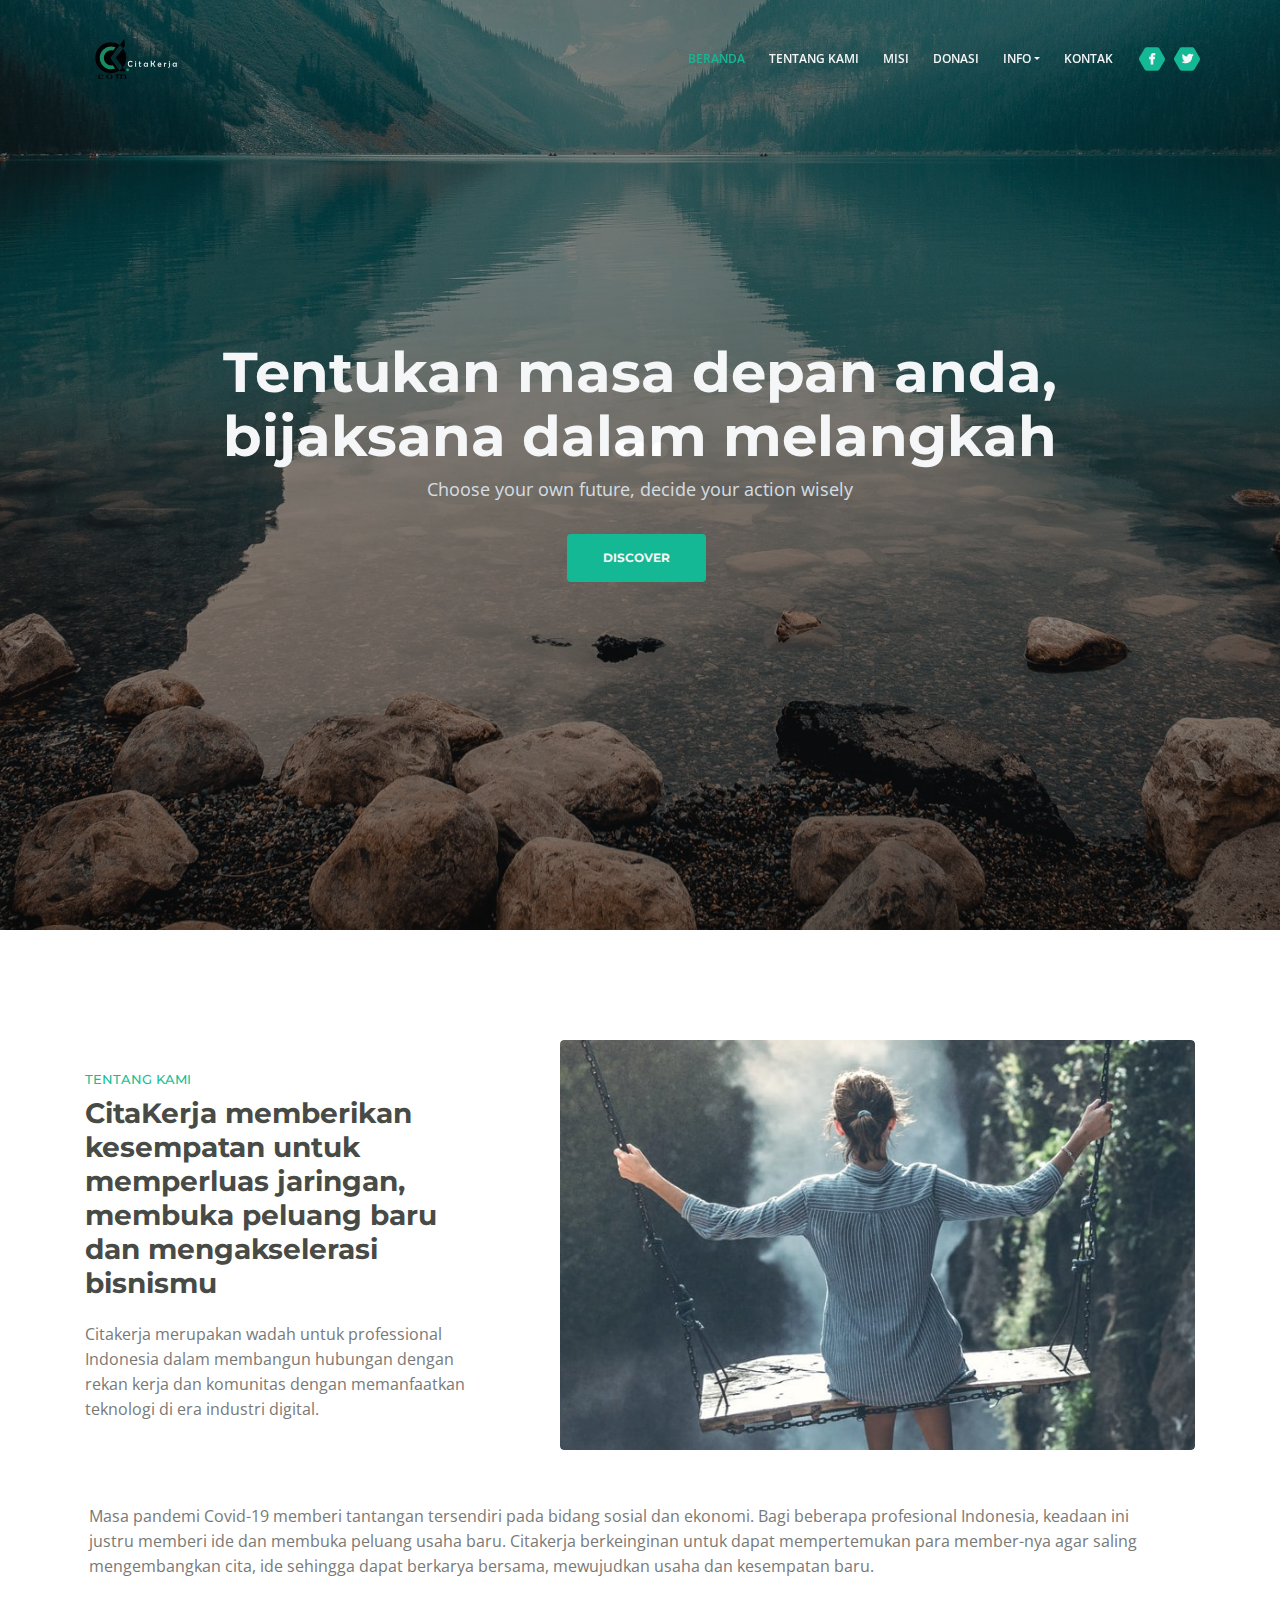
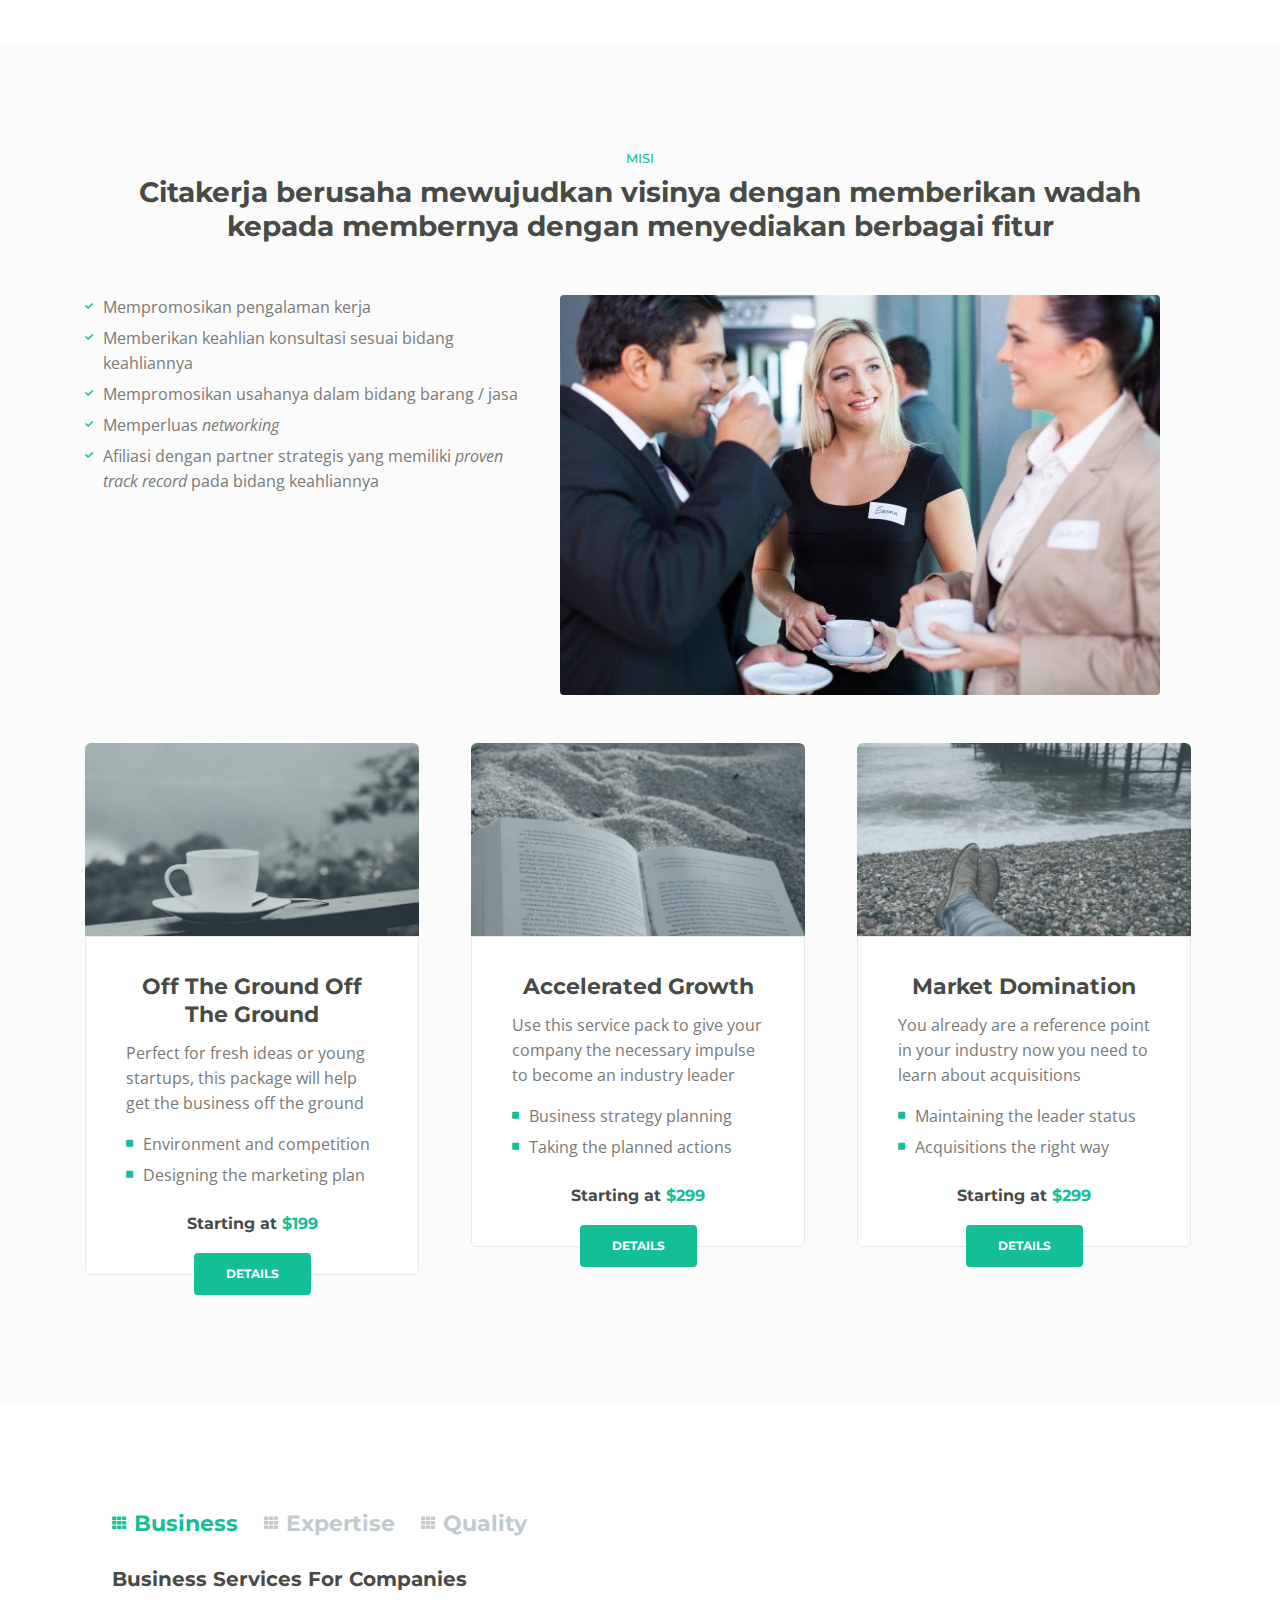
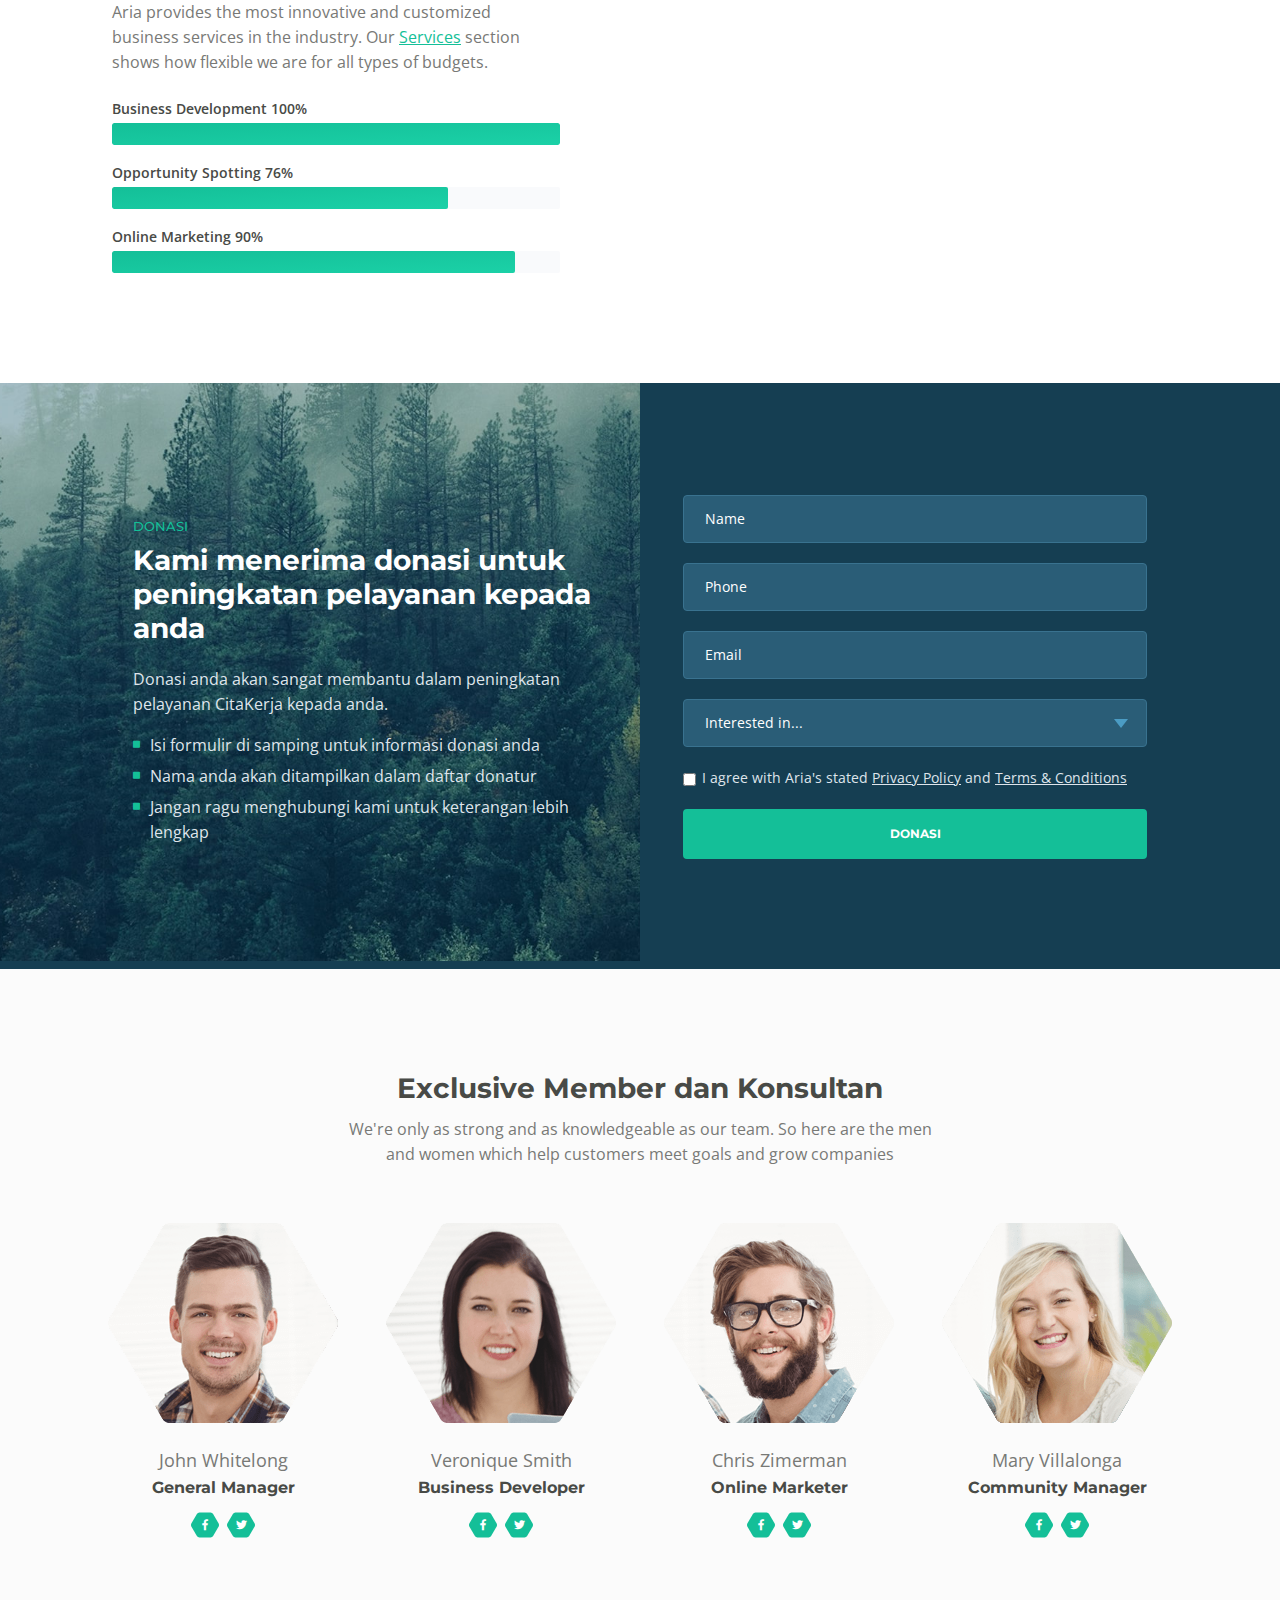
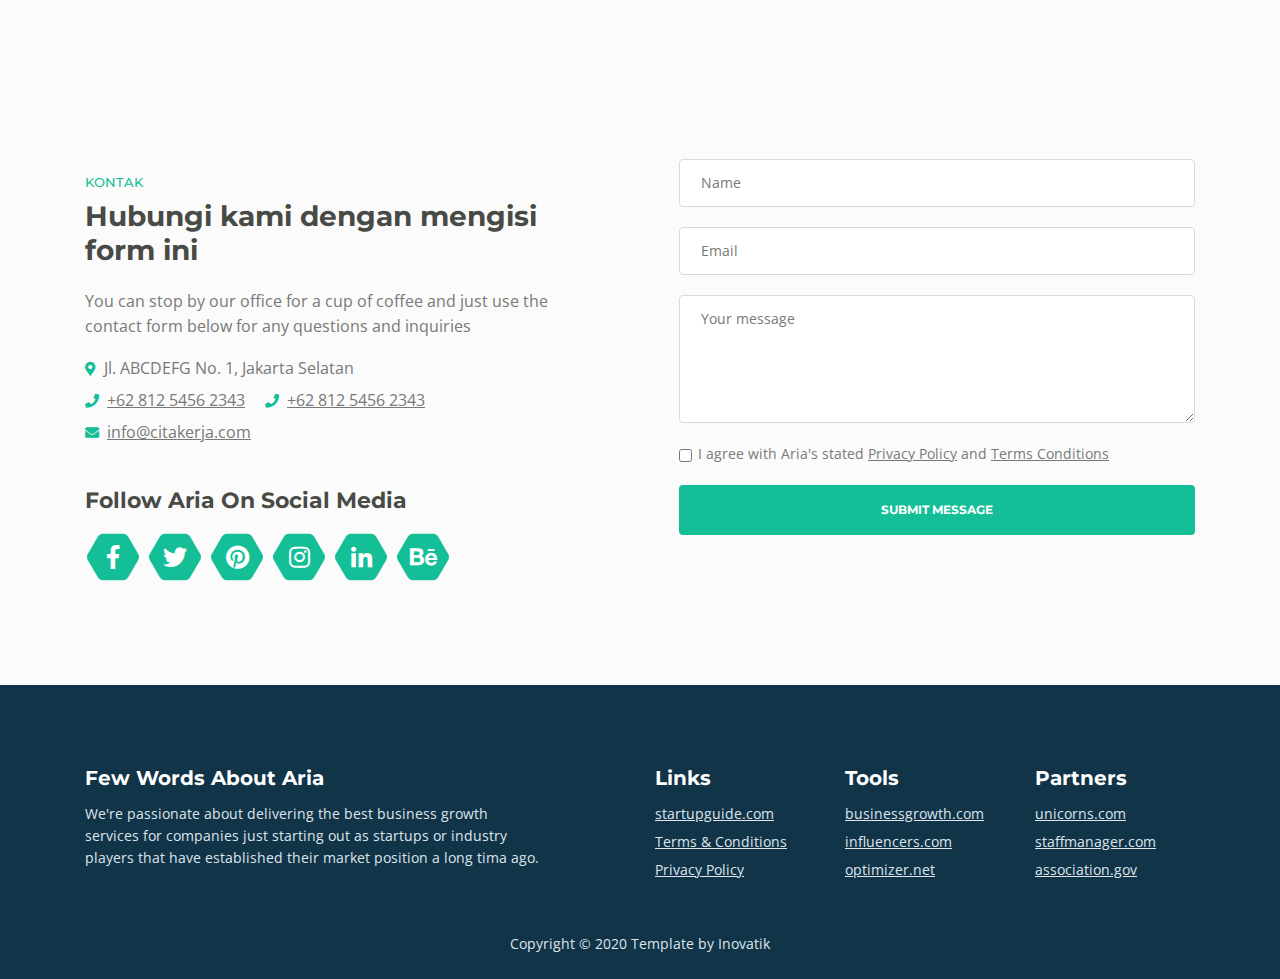
==== index.html @ 27a499a8 "first commit" ====
<!DOCTYPE html>
<html lang="en">

<head>
    <meta charset="utf-8">
    <meta name="viewport" content="width=device-width, initial-scale=1, shrink-to-fit=no">

    <!-- SEO Meta Tags -->
    <meta name="description" content="Kerjasama menciptakan solusi">
    <meta name="author" content="Inovatik">

    <!-- OG Meta Tags to improve the way the post looks when you share the page on LinkedIn, Facebook, Google+ -->
    <meta property="og:site_name" content="" /> <!-- website name -->
    <meta property="og:site" content="" /> <!-- website link -->
    <meta property="og:title" content="" /> <!-- title shown in the actual shared post -->
    <meta property="og:description" content="" /> <!-- description shown in the actual shared post -->
    <meta property="og:image" content="" /> <!-- image link, make sure it's jpg -->
    <meta property="og:url" content="" /> <!-- where do you want your post to link to -->
    <meta property="og:type" content="article" />

    <!-- Website Title -->
    <title>CitaKerja.com - Kerjasama menciptakan solusi</title>

    <!-- Styles -->
    <link href="https://fonts.googleapis.com/css?family=Montserrat:500,700&display=swap&subset=latin-ext"
        rel="stylesheet">
    <link href="https://fonts.googleapis.com/css?family=Open+Sans:400,400i,600&display=swap&subset=latin-ext"
        rel="stylesheet">
    <link href="css/bootstrap.css" rel="stylesheet">
    <link href="css/fontawesome-all.css" rel="stylesheet">
    <link href="css/swiper.css" rel="stylesheet">
    <link href="css/magnific-popup.css" rel="stylesheet">
    <link href="css/styles.css" rel="stylesheet">

    <!-- Favicon  -->
    <link rel="icon" href="images/ck_ico.png">
</head>

<body data-spy="scroll" data-target=".fixed-top">

    <!-- Preloader -->
    <div class="spinner-wrapper">
        <div class="spinner">
            <div class="bounce1"></div>
            <div class="bounce2"></div>
            <div class="bounce3"></div>
        </div>
    </div>
    <!-- end of preloader -->


    <!-- Navbar -->
    <nav class="navbar navbar-expand-md navbar-dark navbar-custom fixed-top">
        <!-- Text Logo - Use this if you don't have a graphic logo -->
        <!-- <a class="navbar-brand logo-text page-scroll" href="index.html">Aria</a> -->

        <!-- Image Logo -->
        <a class="navbar-brand logo-image" href="index.html"><img src="images/logoCK.svg" alt="alternative"></a>

        <!-- Mobile Menu Toggle Button -->
        <button class="navbar-toggler" type="button" data-toggle="collapse" data-target="#navbarsExampleDefault"
            aria-controls="navbarsExampleDefault" aria-expanded="false" aria-label="Toggle navigation">
            <span class="navbar-toggler-awesome fas fa-bars"></span>
            <span class="navbar-toggler-awesome fas fa-times"></span>
        </button>
        <!-- end of mobile menu toggle button -->

        <div class="collapse navbar-collapse" id="navbarsExampleDefault">
            <ul class="navbar-nav ml-auto">
                <li class="nav-item">
                    <a class="nav-link page-scroll" href="#header">BERANDA <span class="sr-only">(current)</span></a>
                </li>
                <li class="nav-item">
                    <a class="nav-link page-scroll" href="#intro">TENTANG KAMI</a>
                </li>
                <li class="nav-item">
                    <a class="nav-link page-scroll" href="#misi">MISI</a>
                </li>
                <li class="nav-item">
                    <a class="nav-link page-scroll" href="#donasi">DONASI</a>
                </li>

                <!-- Dropdown Menu -->
                <li class="nav-item dropdown">
                    <a class="nav-link dropdown-toggle page-scroll" href="#about" id="navbarDropdown" role="button"
                        aria-haspopup="true" aria-expanded="false">INFO</a>
                    <div class="dropdown-menu" aria-labelledby="navbarDropdown">
                        <a class="dropdown-item" href="terms-conditions.html"><span
                                class="item-text">DISKLAIMER</span></a>
                        <div class="dropdown-items-divide-hr"></div>
                        <a class="dropdown-item" href="privacy-policy.html"><span class="item-text">PRIVACY
                                POLICY</span></a>
                    </div>
                </li>
                <!-- end of dropdown menu -->

                <li class="nav-item">
                    <a class="nav-link page-scroll" href="#contact">KONTAK</a>
                </li>
            </ul>
            <span class="nav-item social-icons">
                <span class="fa-stack">
                    <a href="#your-link">
                        <span class="hexagon"></span>
                        <i class="fab fa-facebook-f fa-stack-1x"></i>
                    </a>
                </span>
                <span class="fa-stack">
                    <a href="#your-link">
                        <span class="hexagon"></span>
                        <i class="fab fa-twitter fa-stack-1x"></i>
                    </a>
                </span>
            </span>
        </div>
    </nav> <!-- end of navbar -->
    <!-- end of navbar -->


    <!-- Header -->
    <header id="header" class="header">
        <div class="header-content">
            <div class="container">
                <div class="row">
                    <div class="col-lg-12">
                        <div class="text-container">
                            <h1>Tentukan masa depan anda, bijaksana dalam melangkah</h1>
                            <p class="p-heading p-large">Choose your own future, decide your action wisely </p>
                            <a class="btn-solid-lg page-scroll" href="#intro">DISCOVER</a>
                        </div>
                    </div> <!-- end of col -->
                </div> <!-- end of row -->
            </div> <!-- end of container -->
        </div> <!-- end of header-content -->
    </header> <!-- end of header -->
    <!-- end of header -->


    <!-- Tentang kami -->
    <div id="intro" class="basic-1">
        <div class="container">
            <div class="row">
                <div class="col-lg-5">
                    <div class="text-container">
                        <div class="section-title">TENTANG KAMI</div>
                        <h2>CitaKerja memberikan kesempatan untuk memperluas jaringan, membuka peluang baru dan
                            mengakselerasi bisnismu</h2>
                        <p>Citakerja merupakan wadah untuk professional Indonesia dalam membangun hubungan dengan rekan
                            kerja dan komunitas dengan memanfaatkan teknologi di era industri digital.</p>
                    </div> <!-- end of text-container -->
                </div> <!-- end of col -->
                <div class="col-lg-7">
                    <div class="image-container">
                        <img class="img-fluid" src="images/intro-office.jpg" alt="alternative">
                    </div> <!-- end of image-container -->
                </div> <!-- end of col -->
            </div> <!-- end of row -->
            <div class="row mt-4 mx-1">
                <div class="text-container">
                    <p>Masa pandemi Covid-19 memberi tantangan tersendiri pada bidang sosial dan
                        ekonomi. Bagi beberapa profesional Indonesia, keadaan ini justru memberi ide dan membuka peluang
                        usaha baru. Citakerja berkeinginan untuk dapat mempertemukan para member-nya agar saling
                        mengembangkan cita, ide sehingga dapat berkarya bersama, mewujudkan usaha dan kesempatan baru.
                    </p>
                </div>
            </div>
        </div> <!-- end of container -->
    </div> <!-- end of basic-1 -->
    <!-- end of intro -->

    <!-- Misi -->
    <div id="misi" class="cards-2">
        <div class="container">
            <div class="row">
                <div class="col-lg-12">
                    <div class="section-title">MISI</div>
                    <h2>Citakerja berusaha mewujudkan visinya dengan memberikan wadah kepada membernya dengan
                        menyediakan berbagai fitur</h2>
                </div> <!-- end of col -->
            </div> <!-- end of row -->
            <div class="row mb-5">
                <div class="col-lg-5">
                    <ul class="list-unstyled li-space-lg">
                        <li class="media">
                            <i class="fas fa-check"></i>
                            <div class="media-body">Mempromosikan pengalaman kerja</div>
                        </li>
                        <li class="media">
                            <i class="fas fa-check"></i>
                            <div class="media-body">Memberikan keahlian konsultasi sesuai bidang keahliannya</div>
                        </li>
                        <li class="media">
                            <i class="fas fa-check"></i>
                            <div class="media-body">Mempromosikan usahanya dalam bidang barang / jasa</div>
                        </li>
                        <li class="media">
                            <i class="fas fa-check"></i>
                            <div class="media-body">Memperluas <i>networking</i></div>
                        </li>
                        <li class="media">
                            <i class="fas fa-check"></i>
                            <div class="media-body">Afiliasi dengan partner strategis yang memiliki <i>proven track
                                    record</i> pada bidang keahliannya</div>
                        </li>
                    </ul>
                </div>
                <div class="col-lg-7">
                    <div class="image-container">
                        <img class="img-fluid rounded" src="images/network.jpg" alt="alternative">
                    </div> <!-- end of image-container -->
                </div>
            </div>
            <div class="row">
                <div class="col-lg-12">

                    <!-- Card -->
                    <div class="card">
                        <div class="card-image">
                            <img class="img-fluid" src="images/services-1.jpg" alt="alternative">
                        </div>
                        <div class="card-body">
                            <h3 class="card-title">Off The Ground Off The Ground</h3>
                            <p>Perfect for fresh ideas or young startups, this package will help get the business off
                                the ground</p>
                            <ul class="list-unstyled li-space-lg">
                                <li class="media">
                                    <i class="fas fa-square"></i>
                                    <div class="media-body">Environment and competition</div>
                                </li>
                                <li class="media">
                                    <i class="fas fa-square"></i>
                                    <div class="media-body">Designing the marketing plan</div>
                                </li>
                            </ul>
                            <p class="price">Starting at <span>$199</span></p>
                        </div>
                        <div class="button-container">
                            <a class="btn-solid-reg page-scroll" href="#callMe">DETAILS</a>
                        </div> <!-- end of button-container -->
                    </div>
                    <!-- end of card -->

                    <!-- Card -->
                    <div class="card">
                        <div class="card-image">
                            <img class="img-fluid" src="images/services-2.jpg" alt="alternative">
                        </div>
                        <div class="card-body">
                            <h3 class="card-title">Accelerated Growth</h3>
                            <p>Use this service pack to give your company the necessary impulse to become an industry
                                leader</p>
                            <ul class="list-unstyled li-space-lg">
                                <li class="media">
                                    <i class="fas fa-square"></i>
                                    <div class="media-body">Business strategy planning</div>
                                </li>
                                <li class="media">
                                    <i class="fas fa-square"></i>
                                    <div class="media-body">Taking the planned actions</div>
                                </li>
                            </ul>
                            <p class="price">Starting at <span>$299</span></p>
                        </div>
                        <div class="button-container">
                            <a class="btn-solid-reg page-scroll" href="#callMe">DETAILS</a>
                        </div> <!-- end of button-container -->
                    </div>
                    <!-- end of card -->

                    <!-- Card -->
                    <div class="card">
                        <div class="card-image">
                            <img class="img-fluid" src="images/services-3.jpg" alt="alternative">
                        </div>
                        <div class="card-body">
                            <h3 class="card-title">Market Domination</h3>
                            <p>You already are a reference point in your industry now you need to learn about
                                acquisitions</p>
                            <ul class="list-unstyled li-space-lg">
                                <li class="media">
                                    <i class="fas fa-square"></i>
                                    <div class="media-body">Maintaining the leader status</div>
                                </li>
                                <li class="media">
                                    <i class="fas fa-square"></i>
                                    <div class="media-body">Acquisitions the right way</div>
                                </li>
                            </ul>
                            <p class="price">Starting at <span>$299</span></p>
                        </div>
                        <div class="button-container">
                            <a class="btn-solid-reg page-scroll" href="#callMe">DETAILS</a>
                        </div> <!-- end of button-container -->
                    </div>
                    <!-- end of card -->

                </div> <!-- end of col -->
            </div> <!-- end of row -->
        </div> <!-- end of container -->
    </div> <!-- end of cards-2 -->
    <!-- end of services -->


    <!-- Details 2 -->
    <div class="tabs">
        <div class="area-1">
            <div class="tabs-container">

                <!-- Tabs Links -->
                <ul class="nav nav-tabs" id="ariaTabs" role="tablist">
                    <li class="nav-item">
                        <a class="nav-link active" id="nav-tab-1" data-toggle="tab" href="#tab-1" role="tab"
                            aria-controls="tab-1" aria-selected="true"><i class="fas fa-th"></i> Business</a>
                    </li>
                    <li class="nav-item">
                        <a class="nav-link" id="nav-tab-2" data-toggle="tab" href="#tab-2" role="tab"
                            aria-controls="tab-2" aria-selected="false"><i class="fas fa-th"></i> Expertise</a>
                    </li>
                    <li class="nav-item">
                        <a class="nav-link" id="nav-tab-3" data-toggle="tab" href="#tab-3" role="tab"
                            aria-controls="tab-3" aria-selected="false"><i class="fas fa-th"></i> Quality</a>
                    </li>
                </ul>
                <!-- end of tabs links -->

                <!-- Tabs Content -->
                <div class="tab-content" id="ariaTabsContent">

                    <!-- Tab -->
                    <div class="tab-pane fade show active" id="tab-1" role="tabpanel" aria-labelledby="tab-1">
                        <h4>Business Services For Companies</h4>
                        <p>Aria provides the most innovative and customized business services in the industry. Our <a
                                class="green page-scroll" href="#services">Services</a> section shows how flexible we
                            are for all types of budgets.</p>

                        <!-- Progress Bars -->
                        <div class="progress-container">
                            <div class="title">Business Development 100%</div>
                            <div class="progress">
                                <div class="progress-bar first" role="progressbar" aria-valuenow="0" aria-valuemin="0"
                                    aria-valuemax="100"></div>
                            </div>
                            <div class="title">Opportunity Spotting 76%</div>
                            <div class="progress">
                                <div class="progress-bar second" role="progressbar" aria-valuenow="75" aria-valuemin="0"
                                    aria-valuemax="100"></div>
                            </div>
                            <div class="title">Online Marketing 90%</div>
                            <div class="progress">
                                <div class="progress-bar third" role="progressbar" aria-valuenow="90" aria-valuemin="0"
                                    aria-valuemax="100"></div>
                            </div>
                        </div> <!-- end of progress-container -->
                        <!-- end of progress bars -->

                    </div> <!-- end of tab-pane -->
                    <!-- end of tab -->

                    <!-- Tab -->
                    <div class="tab-pane fade" id="tab-2" role="tabpanel" aria-labelledby="tab-2">
                        <ul class="list-unstyled li-space-lg first">
                            <li class="media">
                                <div class="media-bullet">1</div>
                                <div class="media-body"><strong>High quality</strong> is on top of our list when it
                                    comes to the way we deliver the services</div>
                            </li>
                            <li class="media">
                                <div class="media-bullet">2</div>
                                <div class="media-body"><strong>Maximum impact</strong> is what we look for in our
                                    actions</div>
                            </li>
                            <li class="media">
                                <div class="media-bullet">3</div>
                                <div class="media-body"><strong>Quality standards</strong> are important but meant to be
                                    exceeded</div>
                            </li>
                        </ul>
                        <ul class="list-unstyled li-space-lg last">
                            <li class="media">
                                <div class="media-bullet">4</div>
                                <div class="media-body"><strong>We're always looking</strong> for industry leaders to
                                    help them win their market position</div>
                            </li>
                            <li class="media">
                                <div class="media-bullet">5</div>
                                <div class="media-body"><strong>Evaluation</strong> is a key aspect of this business and
                                    important</div>
                            </li>
                            <li class="media">
                                <div class="media-bullet">6</div>
                                <div class="media-body"><strong>Ethic</strong> procedures ar alwasy at the base of
                                    everything we do</div>
                            </li>
                        </ul>
                    </div> <!-- end of tab-pane -->
                    <!-- end of tab -->

                    <!-- Tab -->
                    <div class="tab-pane fade" id="tab-3" role="tabpanel" aria-labelledby="tab-3">
                        <p><strong>We strive to achieve</strong> 100% customer satisfaction for both types of customers:
                            hiring companies and job seekers. Types of customers: <a class="green"
                                href="#your-link">with huge potential</a></p>
                        <p><strong>Our goal is to help</strong> your company achieve its full potential and establish
                            long term stability for <a class="green" href="#your-link">the stakeholders</a></p>
                        <ul class="list-unstyled li-space-lg">
                            <li class="media">
                                <i class="fas fa-square"></i>
                                <div class="media-body">It's easy to get a quotation, just call our office anytime</div>
                            </li>
                            <li class="media">
                                <i class="fas fa-square"></i>
                                <div class="media-body">We'll get back to you with an initial estimate soon</div>
                            </li>
                            <li class="media">
                                <i class="fas fa-square"></i>
                                <div class="media-body">Get ready to see results even after only 30 days</div>
                            </li>
                            <li class="media">
                                <i class="fas fa-square"></i>
                                <div class="media-body">Ask for a quote and start improving your business</div>
                            </li>
                            <li class="media">
                                <i class="fas fa-square"></i>
                                <div class="media-body">Just fill out the form and we'll call you right away</div>
                            </li>
                        </ul>
                    </div> <!-- end of tab-pane -->
                    <!-- end of tab -->

                </div> <!-- end of tab-content -->
                <!-- end of tabs content -->

            </div> <!-- end of tabs-container -->
        </div><!-- end of area-1 on same line and no space between comments to eliminate margin white space -->
        <div class="area-2"></div> <!-- end of area-2 -->
    </div> <!-- end of tabs -->
    <!-- end of details 2 -->

    <!-- Donasi -->
    <div id="donasi" class="form-1">
        <div class="container">
            <div class="row">
                <div class="col-lg-6">
                    <div class="text-container">
                        <div class="section-title">DONASI</div>
                        <h2 class="white">Kami menerima donasi untuk peningkatan pelayanan kepada anda</h2>
                        <p class="white">Donasi anda akan sangat membantu dalam peningkatan pelayanan CitaKerja kepada
                            anda.</p>
                        <ul class="list-unstyled li-space-lg white">
                            <li class="media">
                                <i class="fas fa-square"></i>
                                <div class="media-body">Isi formulir di samping untuk informasi donasi anda</div>
                            </li>
                            <li class="media">
                                <i class="fas fa-square"></i>
                                <div class="media-body">Nama anda akan ditampilkan dalam daftar donatur</div>
                            </li>
                            <li class="media">
                                <i class="fas fa-square"></i>
                                <div class="media-body">Jangan ragu menghubungi kami untuk keterangan lebih lengkap
                                </div>
                            </li>
                        </ul>
                    </div>
                </div> <!-- end of col -->
                <div class="col-lg-6">

                    <!-- Call Me Form -->
                    <form id="callMeForm" data-toggle="validator" data-focus="false">
                        <div class="form-group">
                            <input type="text" class="form-control-input" id="lname" name="lname" required>
                            <label class="label-control" for="lname">Name</label>
                            <div class="help-block with-errors"></div>
                        </div>
                        <div class="form-group">
                            <input type="text" class="form-control-input" id="lphone" name="lphone" required>
                            <label class="label-control" for="lphone">Phone</label>
                            <div class="help-block with-errors"></div>
                        </div>
                        <div class="form-group">
                            <input type="email" class="form-control-input" id="lemail" name="lemail" required>
                            <label class="label-control" for="lemail">Email</label>
                            <div class="help-block with-errors"></div>
                        </div>
                        <div class="form-group">
                            <select class="form-control-select" id="lselect" required>
                                <option class="select-option" value="" disabled selected>Interested in...</option>
                                <option class="select-option" value="Off The Ground">Off The Ground</option>
                                <option class="select-option" value="Accelerated Growth">Accelerated Growth</option>
                                <option class="select-option" value="Market Domination">Market Domination</option>
                            </select>
                            <div class="help-block with-errors"></div>
                        </div>
                        <div class="form-group checkbox white">
                            <input type="checkbox" id="lterms" value="Agreed-to-Terms" name="lterms" required>I agree
                            with Aria's stated <a class="white" href="privacy-policy.html">Privacy Policy</a> and <a
                                class="white" href="terms-conditions.html">Terms & Conditions</a>
                            <div class="help-block with-errors"></div>
                        </div>
                        <div class="form-group">
                            <button type="submit" class="form-control-submit-button">DONASI</button>
                        </div>
                        <div class="form-message">
                            <div id="lmsgSubmit" class="h3 text-center hidden"></div>
                        </div>
                    </form>
                    <!-- end of call me form -->

                </div> <!-- end of col -->
            </div> <!-- end of row -->
        </div> <!-- end of container -->
    </div> <!-- end of form-1 -->
    <!-- end of call me -->


    <!-- Team -->
    <div class="basic-2">
        <div class="container">
            <div class="row">
                <div class="col-lg-12">
                    <h2>Exclusive Member dan Konsultan</h2>
                    <p class="p-heading">We're only as strong and as knowledgeable as our team. So here are the men and
                        women which help customers meet goals and grow companies</p>
                </div> <!-- end of col -->
            </div> <!-- end of row -->
            <div class="row">
                <div class="col-lg-12">

                    <!-- Team Member -->
                    <div class="team-member">
                        <div class="image-wrapper">
                            <img class="img-fluid" src="images/team-1.png" alt="alternative">
                        </div> <!-- end of image-wrapper -->
                        <p class="p-large">John Whitelong</p>
                        <p class="job-title">General Manager</p>
                        <span class="social-icons">
                            <span class="fa-stack">
                                <a href="#your-link">
                                    <span class="hexagon"></span>
                                    <i class="fab fa-facebook-f fa-stack-1x"></i>
                                </a>
                            </span>
                            <span class="fa-stack">
                                <a href="#your-link">
                                    <span class="hexagon"></span>
                                    <i class="fab fa-twitter fa-stack-1x"></i>
                                </a>
                            </span>
                        </span>
                    </div> <!-- end of team-member -->
                    <!-- end of team member -->

                    <!-- Team Member -->
                    <div class="team-member">
                        <div class="image-wrapper">
                            <img class="img-fluid" src="images/team-2.png" alt="alternative">
                        </div> <!-- end of image wrapper -->
                        <p class="p-large">Veronique Smith</p>
                        <p class="job-title">Business Developer</p>
                        <span class="social-icons">
                            <span class="fa-stack">
                                <a href="#your-link">
                                    <span class="hexagon"></span>
                                    <i class="fab fa-facebook-f fa-stack-1x"></i>
                                </a>
                            </span>
                            <span class="fa-stack">
                                <a href="#your-link">
                                    <span class="hexagon"></span>
                                    <i class="fab fa-twitter fa-stack-1x"></i>
                                </a>
                            </span>
                        </span>
                    </div> <!-- end of team-member -->
                    <!-- end of team member -->

                    <!-- Team Member -->
                    <div class="team-member">
                        <div class="image-wrapper">
                            <img class="img-fluid" src="images/team-3.png" alt="alternative">
                        </div> <!-- end of image wrapper -->
                        <p class="p-large">Chris Zimerman</p>
                        <p class="job-title">Online Marketer</p>
                        <span class="social-icons">
                            <span class="fa-stack">
                                <a href="#your-link">
                                    <span class="hexagon"></span>
                                    <i class="fab fa-facebook-f fa-stack-1x"></i>
                                </a>
                            </span>
                            <span class="fa-stack">
                                <a href="#your-link">
                                    <span class="hexagon"></span>
                                    <i class="fab fa-twitter fa-stack-1x"></i>
                                </a>
                            </span>
                        </span>
                    </div> <!-- end of team-member -->
                    <!-- end of team member -->

                    <!-- Team Member -->
                    <div class="team-member">
                        <div class="image-wrapper">
                            <img class="img-fluid" src="images/team-4.png" alt="alternative">
                        </div> <!-- end of image wrapper -->
                        <p class="p-large">Mary Villalonga</p>
                        <p class="job-title">Community Manager</p>
                        <span class="social-icons">
                            <span class="fa-stack">
                                <a href="#your-link">
                                    <span class="hexagon"></span>
                                    <i class="fab fa-facebook-f fa-stack-1x"></i>
                                </a>
                            </span>
                            <span class="fa-stack">
                                <a href="#your-link">
                                    <span class="hexagon"></span>
                                    <i class="fab fa-twitter fa-stack-1x"></i>
                                </a>
                            </span>
                        </span>
                    </div> <!-- end of team-member -->
                    <!-- end of team member -->

                </div> <!-- end of col -->
            </div> <!-- end of row -->
        </div> <!-- end of container -->
    </div> <!-- end of basic-2 -->
    <!-- end of team -->

    <!-- Contact -->
    <div id="contact" class="form-2">
        <div class="container">
            <div class="row">
                <div class="col-lg-6">
                    <div class="text-container">
                        <div class="section-title">KONTAK</div>
                        <h2>Hubungi kami dengan mengisi form ini</h2>
                        <p>You can stop by our office for a cup of coffee and just use the contact form below for any
                            questions and inquiries</p>
                        <ul class="list-unstyled li-space-lg">
                            <li class="address"><i class="fas fa-map-marker-alt"></i>Jl. ABCDEFG No. 1, Jakarta Selatan
                            </li>
                            <li><i class="fas fa-phone"></i><a href="tel:003024630820">+62 812 5456 2343</a></li>
                            <li><i class="fas fa-phone"></i><a href="tel:003024630820">+62 812 5456 2343</a></li>
                            <li><i class="fas fa-envelope"></i><a
                                    href="mailto:info@citakerja.com">info@citakerja.com</a></li>
                        </ul>
                        <h3>Follow Aria On Social Media</h3>

                        <span class="fa-stack">
                            <a href="#your-link">
                                <span class="hexagon"></span>
                                <i class="fab fa-facebook-f fa-stack-1x"></i>
                            </a>
                        </span>
                        <span class="fa-stack">
                            <a href="#your-link">
                                <span class="hexagon"></span>
                                <i class="fab fa-twitter fa-stack-1x"></i>
                            </a>
                        </span>
                        <span class="fa-stack">
                            <a href="#your-link">
                                <span class="hexagon"></span>
                                <i class="fab fa-pinterest fa-stack-1x"></i>
                            </a>
                        </span>
                        <span class="fa-stack">
                            <a href="#your-link">
                                <span class="hexagon"></span>
                                <i class="fab fa-instagram fa-stack-1x"></i>
                            </a>
                        </span>
                        <span class="fa-stack">
                            <a href="#your-link">
                                <span class="hexagon"></span>
                                <i class="fab fa-linkedin-in fa-stack-1x"></i>
                            </a>
                        </span>
                        <span class="fa-stack">
                            <a href="#your-link">
                                <span class="hexagon"></span>
                                <i class="fab fa-behance fa-stack-1x"></i>
                            </a>
                        </span>
                    </div> <!-- end of text-container -->
                </div> <!-- end of col -->
                <div class="col-lg-6">

                    <!-- Contact Form -->
                    <form id="contactForm" data-toggle="validator" data-focus="false">
                        <div class="form-group">
                            <input type="text" class="form-control-input" id="cname" required>
                            <label class="label-control" for="cname">Name</label>
                            <div class="help-block with-errors"></div>
                        </div>
                        <div class="form-group">
                            <input type="email" class="form-control-input" id="cemail" required>
                            <label class="label-control" for="cemail">Email</label>
                            <div class="help-block with-errors"></div>
                        </div>
                        <div class="form-group">
                            <textarea class="form-control-textarea" id="cmessage" required></textarea>
                            <label class="label-control" for="cmessage">Your message</label>
                            <div class="help-block with-errors"></div>
                        </div>
                        <div class="form-group checkbox">
                            <input type="checkbox" id="cterms" value="Agreed-to-Terms" required>I agree with Aria's
                            stated <a href="privacy-policy.html">Privacy Policy</a> and <a
                                href="terms-conditions.html">Terms Conditions</a>
                            <div class="help-block with-errors"></div>
                        </div>
                        <div class="form-group">
                            <button type="submit" class="form-control-submit-button">SUBMIT MESSAGE</button>
                        </div>
                        <div class="form-message">
                            <div id="cmsgSubmit" class="h3 text-center hidden"></div>
                        </div>
                    </form>
                    <!-- end of contact form -->

                </div> <!-- end of col -->
            </div> <!-- end of row -->
        </div> <!-- end of container -->
    </div> <!-- end of form-2 -->
    <!-- end of contact -->


    <!-- Footer -->
    <div class="footer">
        <div class="container">
            <div class="row">
                <div class="col-md-6">
                    <div class="text-container about">
                        <h4>Few Words About Aria</h4>
                        <p class="white">We're passionate about delivering the best business growth services for
                            companies just starting out as startups or industry players that have established their
                            market position a long tima ago.</p>
                    </div> <!-- end of text-container -->
                </div> <!-- end of col -->
                <div class="col-md-2">
                    <div class="text-container">
                        <h4>Links</h4>
                        <ul class="list-unstyled li-space-lg white">
                            <li>
                                <a class="white" href="#your-link">startupguide.com</a>
                            </li>
                            <li>
                                <a class="white" href="terms-conditions.html">Terms & Conditions</a>
                            </li>
                            <li>
                                <a class="white" href="privacy-policy.html">Privacy Policy</a>
                            </li>
                        </ul>
                    </div> <!-- end of text-container -->
                </div> <!-- end of col -->
                <div class="col-md-2">
                    <div class="text-container">
                        <h4>Tools</h4>
                        <ul class="list-unstyled li-space-lg">
                            <li>
                                <a class="white" href="#your-link">businessgrowth.com</a>
                            </li>
                            <li>
                                <a class="white" href="#your-link">influencers.com</a>
                            </li>
                            <li class="media">
                                <a class="white" href="#your-link">optimizer.net</a>
                            </li>
                        </ul>
                    </div> <!-- end of text-container -->
                </div> <!-- end of col -->
                <div class="col-md-2">
                    <div class="text-container">
                        <h4>Partners</h4>
                        <ul class="list-unstyled li-space-lg">
                            <li>
                                <a class="white" href="#your-link">unicorns.com</a>
                            </li>
                            <li>
                                <a class="white" href="#your-link">staffmanager.com</a>
                            </li>
                            <li>
                                <a class="white" href="#your-link">association.gov</a>
                            </li>
                        </ul>
                    </div> <!-- end of text-container -->
                </div> <!-- end of col -->
            </div> <!-- end of row -->
        </div> <!-- end of container -->
    </div> <!-- end of footer -->
    <!-- end of footer -->


    <!-- Copyright -->
    <div class="copyright">
        <div class="container">
            <div class="row">
                <div class="col-lg-12">
                    <p class="p-small">Copyright © 2020 <a href="https://inovatik.com">Template by Inovatik</a></p>
                </div> <!-- end of col -->
            </div> <!-- enf of row -->
        </div> <!-- end of container -->
    </div> <!-- end of copyright -->
    <!-- end of copyright -->


    <!-- Scripts -->
    <script src="js/jquery.min.js"></script> <!-- jQuery for Bootstrap's JavaScript plugins -->
    <script src="js/popper.min.js"></script> <!-- Popper tooltip library for Bootstrap -->
    <script src="js/bootstrap.min.js"></script> <!-- Bootstrap framework -->
    <script src="js/jquery.easing.min.js"></script> <!-- jQuery Easing for smooth scrolling between anchors -->
    <script src="js/swiper.min.js"></script> <!-- Swiper for image and text sliders -->
    <script src="js/jquery.magnific-popup.js"></script> <!-- Magnific Popup for lightboxes -->
    <script src="js/morphext.min.js"></script> <!-- Morphtext rotating text in the header -->
    <script src="js/isotope.pkgd.min.js"></script> <!-- Isotope for filter -->
    <script src="js/validator.min.js"></script> <!-- Validator.js - Bootstrap plugin that validates forms -->
    <script src="js/scripts.js"></script> <!-- Custom scripts -->
</body>

</html>
---- css/styles.css ----
/* Template: Aria - Business HTML Landing Page Template
   Author: Inovatik
   Created: Jul 2019
   Description: Master CSS file
*/

/*****************************************
Table Of Contents:

01. General Styles
02. Preloader
03. Navigation
04. Header
05. Intro
06. Description
07. Services
08. Details 1
09. Details 2
10. Testimonials
11. Call Me
12. Projects
13. Project Lightboxes
14. Team
15. About
16. Contact
17. Footer
18. Copyright
19. Back To Top Button
20. Extra Pages
21. Media Queries
******************************************/

/*****************************************
Colors:

- Backgrounds - light gray #fbfbfb
- Background - dark blue #153e52
- Backgrounds navbar, footer - dark gray #113448
- Buttons, bullets, icons - green #14bf98
- Headings text - black #484a46
- Body text - gray #787976
- Body text - light gray #dfe5ec
******************************************/


/******************************/
/*     01. General Styles     */
/******************************/
body,
html {
    width: 100%;
	height: 100%;
}

body, p {
	color: #787976; 
	font: 400 1rem/1.5625rem "Open Sans", sans-serif;
}

.p-large {
	font: 400 1.125rem/1.625rem "Open Sans", sans-serif;
}

.p-small {
	font: 400 0.875rem/1.375rem "Open Sans", sans-serif;
}

.p-heading {
	margin-bottom: 3.5rem;
	text-align: center;
}

.li-space-lg li {
	margin-bottom: 0.375rem;
}

.indent {
	padding-left: 1.25rem;
}

h1 {
	color: #484a46;
	font: 700 2.5rem/3rem "Montserrat", sans-serif;
}

h2 {
	color: #484a46;
	font: 700 1.75rem/2.125rem "Montserrat", sans-serif;
}

h3 {
	color: #484a46;
	font: 700 1.375rem/1.75rem "Montserrat", sans-serif;
}

h4 {
	color: #484a46;
	font: 700 1.25rem/1.625rem "Montserrat", sans-serif;
}

h5 {
	color: #484a46;
	font: 700 1.125rem/1.5rem "Montserrat", sans-serif;
}

h6 {
	color: #484a46;
	font: 700 1rem/1.375rem "Montserrat", sans-serif;
}

a {
	color: #787976;
	text-decoration: underline;
}

a:hover {
	color: #787976;
	text-decoration: underline;
}

a.green {
	color: #14bf98;
}

a.white,
.white {
	color: #dfe5ec;
}

.testimonial-text {
	font-style: italic;
}

.testimonial-author {
	font: 700 1rem/1.375rem "Montserrat", sans-serif;
}

strong {
	color: #484a46;
}

.section-title {
	color: #14bf98;
	font: 500 0.8125rem/1.125rem "Montserrat", sans-serif;
}

.btn-solid-reg {
	display: inline-block;
	padding: 1.1875rem 1.875rem 1.1875rem 1.875rem;
	border: 0.125rem solid #14bf98;
	border-radius: 0.25rem;
	background-color: #14bf98;
	color: #fff;
	font: 700 0.75rem/0 "Montserrat", sans-serif;
	text-decoration: none;
	transition: all 0.2s;
}

.btn-solid-reg:hover {
	background-color: transparent;
	color: #14bf98;
	text-decoration: none;
}

.btn-solid-lg {
	display: inline-block;
	padding: 1.375rem 2.125rem 1.375rem 2.125rem;
	border: 0.125rem solid #14bf98;
	border-radius: 0.25rem;
	background-color: #14bf98;
	color: #fff;
	font: 700 0.75rem/0 "Montserrat", sans-serif;
	text-decoration: none;
	transition: all 0.2s;
}

.btn-solid-lg:hover {
	background-color: transparent;
	color: #14bf98;
	text-decoration: none;
}

.btn-outline-reg {
	display: inline-block;
	padding: 1.1875rem 1.875rem 1.1875rem 1.875rem;
	border: 0.125rem solid #787976;
	border-radius: 0.25rem;
	background-color: transparent;
	color: #787976;
	font: 700 0.75rem/0 "Montserrat", sans-serif;
	text-decoration: none;
	transition: all 0.2s;
}

.btn-outline-reg:hover {
	background-color: #787976;
	color: #fff;
	text-decoration: none;
}

.btn-outline-lg {
	display: inline-block;
	padding: 1.375rem 2.125rem 1.375rem 2.125rem;
	border: 0.125rem solid #787976;
	border-radius: 0.25rem;
	background-color: transparent;
	color: #787976;
	font: 700 0.75rem/0 "Montserrat", sans-serif;
	text-decoration: none;
	transition: all 0.2s;
}

.btn-outline-lg:hover {
	background-color: #787976;
	color: #fff;
	text-decoration: none;
}

.btn-outline-sm {
	display: inline-block;
	padding: 1rem 1.625rem 0.9375rem 1.625rem;
	border: 0.125rem solid #787976;
	border-radius: 0.25rem;
	background-color: transparent;
	color: #787976;
	font: 700 0.75rem/0 "Montserrat", sans-serif;
	text-decoration: none;
	transition: all 0.2s;
}

.btn-outline-sm:hover {
	background-color: #787976;
	color: #fff;
	text-decoration: none;
}

.form-group {
	position: relative;
	margin-bottom: 1.25rem;
}

.form-group.has-error.has-danger {
	margin-bottom: 0.625rem;
}

.form-group.has-error.has-danger .help-block.with-errors ul {
	margin-top: 0.375rem;
}

.label-control {
	position: absolute;
	top: 0.8125rem;
	left: 1.375rem;
	color: #787976;
	opacity: 1;
	font: 400 0.875rem/1.375rem "Open Sans", sans-serif;
	cursor: text;
	transition: all 0.2s ease;
}

/* IE10+ hack to solve lower label text position compared to the rest of the browsers */
@media screen and (-ms-high-contrast: active), screen and (-ms-high-contrast: none) {  
	.label-control {
		top: 0.9375rem;
	}
}

.form-control-input:focus + .label-control,
.form-control-input.notEmpty + .label-control,
.form-control-textarea:focus + .label-control,
.form-control-textarea.notEmpty + .label-control {
	top: 0.125rem;
	opacity: 1;
	font-size: 0.75rem;
	font-weight: 500;
}

.form-control-input,
.form-control-select {
	display: block; /* needed for proper display of the label in Firefox, IE, Edge */
	width: 100%;
	padding-top: 1.25rem;
	padding-bottom: 0.25rem;
	padding-left: 1.3125rem;
	border: 1px solid #dadada;
	border-radius: 0.25rem;
	background-color: #fff;
	color: #787976;
	font: 400 0.875rem/1.375rem "Open Sans", sans-serif;
	transition: all 0.2s;
	-webkit-appearance: none; /* removes inner shadow on form inputs on ios safari */
}

.form-control-select {
	padding-top: 0.5rem;
	padding-bottom: 0.5rem;
	height: 3rem;
}

/* IE10+ hack to solve lower label text position compared to the rest of the browsers */
@media screen and (-ms-high-contrast: active), screen and (-ms-high-contrast: none) {  
	.form-control-input {
		padding-top: 1.25rem;
		padding-bottom: 0.75rem;
		line-height: 1.75rem;
	}

	.form-control-select {
		padding-top: 0.875rem;
		padding-bottom: 0.75rem;
		height: 3.125rem;
		line-height: 2.125rem;
	}
}

select {
    /* you should keep these first rules in place to maintain cross-browser behavior */
    -webkit-appearance: none;
	-moz-appearance: none;
	-ms-appearance: none;
    -o-appearance: none;
    appearance: none;
    background-image: url('../images/down-arrow.png');
    background-position: 96% 50%;
    background-repeat: no-repeat;
    outline: none;
}

select::-ms-expand {
    display: none; /* removes the ugly default down arrow on select form field in IE11 */
}

.form-control-textarea {
	display: block; /* used to eliminate a bottom gap difference between Chrome and IE/FF */
	width: 100%;
	height: 8rem; /* used instead of html rows to normalize height between Chrome and IE/FF */
	padding-top: 1.25rem;
	padding-left: 1.3125rem;
	border: 1px solid #dadada;
	border-radius: 0.25rem;
	background-color: #fff;
	color: #787976;
	font: 400 1rem/1.5625rem "Open Sans", sans-serif;
	transition: all 0.2s;
}

.form-control-input:focus,
.form-control-select:focus,
.form-control-textarea:focus {
	border: 1px solid #a1a1a1;
	outline: none; /* Removes blue border on focus */
}

.form-control-input:hover,
.form-control-select:hover,
.form-control-textarea:hover {
	border: 1px solid #a1a1a1;
}

.checkbox {
	font: 400 0.875rem/1.375rem "Open Sans", sans-serif;
}

input[type='checkbox'] {
	vertical-align: -15%;
	margin-right: 0.375rem;
}

/* IE10+ hack to raise checkbox field position compared to the rest of the browsers */
@media screen and (-ms-high-contrast: active), screen and (-ms-high-contrast: none) {  
	input[type='checkbox'] {
		vertical-align: -9%;
	}
}

.form-control-submit-button {
	display: inline-block;
	width: 100%;
	height: 3.125rem;
	border: 0.125rem solid #14bf98;
	border-radius: 0.25rem;
	background-color: #14bf98;
	color: #fff;
	font: 700 0.75rem/1.75rem "Montserrat", sans-serif;
	cursor: pointer;
	transition: all 0.2s;
}

.form-control-submit-button:hover {
	background-color: transparent;
	color: #14bf98;
}

/* Form Success And Error Message Formatting */
#lmsgSubmit.h3.text-center.tada.animated,
#cmsgSubmit.h3.text-center.tada.animated,
#pmsgSubmit.h3.text-center.tada.animated,
#lmsgSubmit.h3.text-center,
#cmsgSubmit.h3.text-center,
#pmsgSubmit.h3.text-center {
	display: block;
	margin-bottom: 0;
	color: #b93636;
	font: 400 1.125rem/1rem "Open Sans", sans-serif;
}

.help-block.with-errors .list-unstyled {
	color: #787976;
	font-size: 0.75rem;
	line-height: 1.125rem;
	text-align: left;
}

.help-block.with-errors ul {
	margin-bottom: 0;
}
/* end of form success and error message formatting */

/* Form Success And Error Message Animation - Animate.css */
@-webkit-keyframes tada {
	from {
		-webkit-transform: scale3d(1, 1, 1);
		-ms-transform: scale3d(1, 1, 1);
		transform: scale3d(1, 1, 1);
	}
	10%, 20% {
		-webkit-transform: scale3d(.9, .9, .9) rotate3d(0, 0, 1, -3deg);
		-ms-transform: scale3d(.9, .9, .9) rotate3d(0, 0, 1, -3deg);
		transform: scale3d(.9, .9, .9) rotate3d(0, 0, 1, -3deg);
	}
	30%, 50%, 70%, 90% {
		-webkit-transform: scale3d(1.1, 1.1, 1.1) rotate3d(0, 0, 1, 3deg);
		-ms-transform: scale3d(1.1, 1.1, 1.1) rotate3d(0, 0, 1, 3deg);
		transform: scale3d(1.1, 1.1, 1.1) rotate3d(0, 0, 1, 3deg);
	}
	40%, 60%, 80% {
		-webkit-transform: scale3d(1.1, 1.1, 1.1) rotate3d(0, 0, 1, -3deg);
		-ms-transform: scale3d(1.1, 1.1, 1.1) rotate3d(0, 0, 1, -3deg);
		transform: scale3d(1.1, 1.1, 1.1) rotate3d(0, 0, 1, -3deg);
	}
	to {
		-webkit-transform: scale3d(1, 1, 1);
		-ms-transform: scale3d(1, 1, 1);
		transform: scale3d(1, 1, 1);
	}
}

@keyframes tada {
	from {
		-webkit-transform: scale3d(1, 1, 1);
		-ms-transform: scale3d(1, 1, 1);
		transform: scale3d(1, 1, 1);
	}
	10%, 20% {
		-webkit-transform: scale3d(.9, .9, .9) rotate3d(0, 0, 1, -3deg);
		-ms-transform: scale3d(.9, .9, .9) rotate3d(0, 0, 1, -3deg);
		transform: scale3d(.9, .9, .9) rotate3d(0, 0, 1, -3deg);
	}
	30%, 50%, 70%, 90% {
		-webkit-transform: scale3d(1.1, 1.1, 1.1) rotate3d(0, 0, 1, 3deg);
		-ms-transform: scale3d(1.1, 1.1, 1.1) rotate3d(0, 0, 1, 3deg);
		transform: scale3d(1.1, 1.1, 1.1) rotate3d(0, 0, 1, 3deg);
	}
	40%, 60%, 80% {
		-webkit-transform: scale3d(1.1, 1.1, 1.1) rotate3d(0, 0, 1, -3deg);
		-ms-transform: scale3d(1.1, 1.1, 1.1) rotate3d(0, 0, 1, -3deg);
		transform: scale3d(1.1, 1.1, 1.1) rotate3d(0, 0, 1, -3deg);
	}
	to {
		-webkit-transform: scale3d(1, 1, 1);
		-ms-transform: scale3d(1, 1, 1);
		transform: scale3d(1, 1, 1);
	}
}

.tada {
	-webkit-animation-name: tada;
	animation-name: tada;
}

.animated {
	-webkit-animation-duration: 1s;
	animation-duration: 1s;
	-webkit-animation-fill-mode: both;
	animation-fill-mode: both;
}
/* end of form success and error message animation - Animate.css */

/* Fade-move Animation For Lightbox - Magnific Popup */
/* at start */
.my-mfp-slide-bottom .zoom-anim-dialog {
	opacity: 0;
	transition: all 0.2s ease-out;
	-webkit-transform: translateY(-1.25rem) perspective(37.5rem) rotateX(10deg);
	-ms-transform: translateY(-1.25rem) perspective(37.5rem) rotateX(10deg);
	transform: translateY(-1.25rem) perspective(37.5rem) rotateX(10deg);
}

/* animate in */
.my-mfp-slide-bottom.mfp-ready .zoom-anim-dialog {
	opacity: 1;
	-webkit-transform: translateY(0) perspective(37.5rem) rotateX(0); 
	-ms-transform: translateY(0) perspective(37.5rem) rotateX(0); 
	transform: translateY(0) perspective(37.5rem) rotateX(0); 
}

/* animate out */
.my-mfp-slide-bottom.mfp-removing .zoom-anim-dialog {
	opacity: 0;
	-webkit-transform: translateY(-0.625rem) perspective(37.5rem) rotateX(10deg); 
	-ms-transform: translateY(-0.625rem) perspective(37.5rem) rotateX(10deg); 
	transform: translateY(-0.625rem) perspective(37.5rem) rotateX(10deg); 
}

/* dark overlay, start state */
.my-mfp-slide-bottom.mfp-bg {
	opacity: 0;
	transition: opacity 0.2s ease-out;
}

/* animate in */
.my-mfp-slide-bottom.mfp-ready.mfp-bg {
	opacity: 0.8;
}
/* animate out */
.my-mfp-slide-bottom.mfp-removing.mfp-bg {
	opacity: 0;
}
/* end of fade-move animation for lightbox - magnific popup */

/* Fade Animation For Image Slider - Magnific Popup */
@-webkit-keyframes fadeIn {
	from {
		opacity: 0;
	}
	to {
		opacity: 1;
	}
}

@keyframes fadeIn {
	from {
		opacity: 0;
	}
	to {
		opacity: 1;
	}
}

.fadeIn {
	-webkit-animation: fadeIn 0.6s;
	animation: fadeIn 0.6s;
}

@-webkit-keyframes fadeOut {
	from {
		opacity: 1;
	}
	to {
		opacity: 0;
	}
}

@keyframes fadeOut {
	from {
		opacity: 1;
	}
	to {
		opacity: 0;
	}
}

.fadeOut {
	-webkit-animation: fadeOut 0.8s;
	animation: fadeOut 0.8s;
}
/* end of fade animation for image slider - magnific popup */


/*************************/
/*     02. Preloader     */
/*************************/
.spinner-wrapper {
	position: fixed;
	z-index: 999999;
	top: 0;
	right: 0;
	bottom: 0;
	left: 0;
	background: #113448;
}

.spinner {
	position: absolute;
	top: 50%; /* centers the loading animation vertically one the screen */
	left: 50%; /* centers the loading animation horizontally one the screen */
	width: 3.75rem;
	height: 1.25rem;
	margin: -0.625rem 0 0 -1.875rem; /* is width and height divided by two */ 
	text-align: center;
}

.spinner > div {
	display: inline-block;
	width: 1rem;
	height: 1rem;
	border-radius: 100%;
	background-color: #fff;
	-webkit-animation: sk-bouncedelay 1.4s infinite ease-in-out both;
	animation: sk-bouncedelay 1.4s infinite ease-in-out both;
}

.spinner .bounce1 {
	-webkit-animation-delay: -0.32s;
	animation-delay: -0.32s;
}

.spinner .bounce2 {
	-webkit-animation-delay: -0.16s;
	animation-delay: -0.16s;
}

@-webkit-keyframes sk-bouncedelay {
	0%, 80%, 100% { -webkit-transform: scale(0); }
	40% { -webkit-transform: scale(1.0); }
}

@keyframes sk-bouncedelay {
	0%, 80%, 100% { 
		-webkit-transform: scale(0);
		-ms-transform: scale(0);
		transform: scale(0);
	} 40% { 
		-webkit-transform: scale(1.0);
		-ms-transform: scale(1.0);
		transform: scale(1.0);
	}
}


/**************************/
/*     03. Navigation     */
/**************************/
.navbar-custom {
	padding-top: 0.375rem;
	padding-bottom: 0.375rem;
	background-color: #113448;
	box-shadow: 0 0.0625rem 0.375rem 0 rgba(0, 0, 0, 0.1);
	font: 600 0.73rem/0.73rem "Open Sans", sans-serif;
	transition: all 0.2s;
}

.navbar-custom .navbar-brand {
	font-size: 0;
}

.navbar-custom .navbar-brand.logo-image img {
    width: 7.0625rem;
	height: 2.5rem;
	-webkit-backface-visibility: hidden;
}

.navbar-custom .navbar-brand.logo-text {
	margin-top: 0.25rem;
	margin-bottom: 0.25rem;
	font: 700 2.25rem/1.5rem "Montserrat", sans-serif;
	color: #fff;
	text-decoration: none;
}

.navbar-custom .navbar-nav {
	margin-top: 0.75rem;
	margin-bottom: 0.5rem;
}

.navbar-custom .nav-item .nav-link {
	padding: 0.625rem 0.75rem 0.625rem 0.75rem;
	color: #fff;
	text-decoration: none;
	transition: all 0.2s ease;
}

.navbar-custom .nav-item .nav-link:hover,
.navbar-custom .nav-item .nav-link.active {
	color: #14bf98;
}

/* Dropdown Menu */
.navbar-custom .dropdown:hover > .dropdown-menu {
	display: block; /* this makes the dropdown menu stay open while hovering it */
	min-width: auto;
	animation: fadeDropdown 0.2s; /* required for the fade animation */
}

@keyframes fadeDropdown {
    0% {
        opacity: 0;
    }

    100% {
        opacity: 1;
    }
}

.navbar-custom .dropdown-toggle:focus { /* removes dropdown outline on focus  */
	outline: 0;
}

.navbar-custom .dropdown-menu {
	margin-top: 0;
	border: none;
	border-radius: 0.25rem;
	background-color: #113448;
}

.navbar-custom .dropdown-item {
	color: #fff;
	text-decoration: none;
}

.navbar-custom .dropdown-item:hover {
	background-color: #113448;
}

.navbar-custom .dropdown-item .item-text {
	font: 600 0.875rem/0.875rem "Open Sans", sans-serif;
}

.navbar-custom .dropdown-item:hover .item-text {
	color: #14bf98;
}

.navbar-custom .dropdown-items-divide-hr {
	width: 100%;
	height: 1px;
	margin: 0.75rem auto 0.75rem auto;
	border: none;
	background-color: #b5bcc4;
	opacity: 0.2;
}
/* end of dropdown menu */

.navbar-custom .social-icons {
	display: none;
}

.navbar-custom .navbar-toggler {
	border: none;
	color: #fff;
	font-size: 2rem;
}

.navbar-custom button[aria-expanded='false'] .navbar-toggler-awesome.fas.fa-times{
	display: none;
}

.navbar-custom button[aria-expanded='false'] .navbar-toggler-awesome.fas.fa-bars{
	display: inline-block;
}

.navbar-custom button[aria-expanded='true'] .navbar-toggler-awesome.fas.fa-bars{
	display: none;
}

.navbar-custom button[aria-expanded='true'] .navbar-toggler-awesome.fas.fa-times{
	display: inline-block;
	margin-right: 0.125rem;
}


/*********************/
/*    04. Header     */
/*********************/
.header {
	background: linear-gradient(rgba(0, 0, 0, 0.3), rgba(0, 0, 0, 0.5)), url('../images/header-background.jpg') center center no-repeat;
	background-size: cover;
}

.header .header-content {
	padding-top: 8rem;
	padding-bottom: 2.125rem;
	text-align: center;
}

.header .text-container {
	margin-bottom: 3rem;
}

.header h1 {
	margin-bottom: 0.5rem;
	color: #fff;
}

.header .p-large {
	margin-bottom: 2rem;
	color: #dfe5ec;
}

.header .btn-solid-lg {
	margin-right: 0.5rem;
	margin-bottom: 1.25rem;
}


/*********************/
/*     05. Intro     */
/*********************/
.basic-1 {
	padding-top: 6.5rem;
	padding-bottom: 3rem;
}

.basic-1 .text-container {
	margin-bottom: 3rem;
}

.basic-1 .section-title {
	margin-bottom: 0.5rem;
}

.basic-1 h2 {
	margin-bottom: 1.375rem;
}

.basic-1 .testimonial-author {
	color: #484a46;
}

/* Hover Animation */
.basic-1 .image-container {
	overflow: hidden;
	border-radius: 0.25rem;
}

.basic-1 .image-container img {
	margin: 0;
	border-radius: 0.25rem;
	transition: all 0.3s;
}

.basic-1 .image-container:hover img {
	-moz-transform: scale(1.15);
	-webkit-transform: scale(1.15);
	transform: scale(1.15);
} 
/* end of hover animation */


/***************************/
/*     06. Description     */
/***************************/
.cards-1 {
	padding-top: 3rem;
	padding-bottom: 2.875rem;
}

.cards-1 .card {
	margin-bottom: 2.5rem;
	border: none;
	text-align: center;
}

.cards-1 .fa-stack {
	width: 6rem;
	height: 6rem;
	margin-right: auto;
	margin-bottom: 1rem;
	margin-left: auto;
	line-height: 6rem;
	text-align: left;
}

.cards-1 .fa-stack .hexagon {
	position: absolute;
	width: 6rem;
	height: 6rem;
	background: url('../images/hexagon-green.svg') center center no-repeat;
	background-size: 6rem 6rem;
}

.cards-1 .fa-stack-1x {
	color: #fff;
	font-size: 2rem;
}

.cards-1 .card-body {
	padding: 0;
}

.cards-1 .card-title {
	margin-bottom: 0.625rem;
}


/************************/
/*     07. Services     */
/************************/
.cards-2 {
	padding-top: 6.625rem;	
	padding-bottom: 1.25rem;	
	background-color: #fbfbfb;
}

.cards-2 .section-title {
	margin-bottom: 0.5rem;
	text-align: center;
}

.cards-2 h2 {
	margin-bottom: 3.25rem;
	text-align: center;
}

.cards-2 .card {
	margin-bottom: 5.625rem;
	border: none;
	background-color: transparent;
}

.cards-2 .card-image img {
	border-top-left-radius: 0.375rem;
	border-top-right-radius: 0.375rem;
}

.cards-2 .card-body {
	padding: 2.25rem 2rem 2.125rem 2rem;
	border: 1px solid #ebe8e8;
	border-bottom-left-radius: 0.375rem;
	border-bottom-right-radius: 0.375rem;
	background-color: #fff;
}

.cards-2 h3 {
	margin-bottom: 0.75rem;
	text-align: center;
}

.cards-2 .list-unstyled {
	margin-bottom: 1.5rem;
}

.cards-2 .list-unstyled .fas {
	color: #14bf98;
	font-size: 0.5rem;
	line-height: 1.375rem;
}

.cards-2 .list-unstyled .media-body {
	margin-left: 0.625rem;
}

.cards-2 .price {
	margin-bottom: 0.25rem;
	color: #484a46;
	font: 700 1rem/1.5rem "Montserrat", sans-serif;
	text-align: center;
}

.cards-2 .price span {
	color: #14bf98;
}

.cards-2 .button-container {
	margin-top: -1.375rem;
	text-align: center;
}

.cards-2 .btn-solid-reg:hover {
	background-color: #fff;
}


/*************************/
/*     08. Details 1     */
/*************************/
.accordion .area-1 {
	height: 27rem;
	background: url('../images/details-1-background.jpg') center center no-repeat;
	background-size: cover;
}

.accordion .accordion-container {
	max-width: 90%;
	margin-right: auto;
	margin-left: auto;
	padding-top: 6.375rem;
	padding-bottom: 1.5rem;
}

.accordion h2 {
	margin-bottom: 1.625rem;
}

.accordion .item {
	margin-bottom: 2rem;
}

.accordion h4 {
	margin-bottom: 0;
}

.accordion span[aria-expanded="true"] .circle-numbering,
.accordion span[aria-expanded="false"] .circle-numbering {
	display: inline-block;
	width: 2.25rem;
	height: 2.25rem;
	margin-right: 0.875rem;
	border: 0.125rem solid #14bf98;
	border-radius: 50%;
	background-color: #14bf98;
	color: #fff;
	font: 700 1rem/2.125rem "Montserrat", sans-serif;
	text-align: center;
	vertical-align: middle;
	cursor: pointer;
	transition: all 0.2s ease;
}

.accordion span[aria-expanded="false"] .circle-numbering {
	border: 0.125rem solid #484a46;
	background-color: transparent;
	color: #484a46;
}

.accordion .item:hover span[aria-expanded="false"] .circle-numbering {
	border: 0.125rem solid #14bf98;
	color: #14bf98;
}

.accordion .accordion-title {
	display: inline-block;
	width: 70%;
	margin-top: 0.125rem;
	margin-bottom: 0.25rem;
	color: #484a46;
	font: 700 1.25rem/1.75rem "Montserrat", sans-serif;
	vertical-align: middle;
	cursor: pointer;
	transition: all 0.2s ease;
}

.accordion .item:hover .accordion-title {
	color: #14bf98;
}

.accordion span[aria-expanded="true"] .accordion-title {
	color: #14bf98;
}

.accordion .accordion-body {
	margin-left: 3.125rem;
}


/*************************/
/*     09. Details 2     */
/*************************/
.tabs .tabs-container {
	max-width: 90%;
	margin-right: auto;
	margin-left: auto;
	padding-top: 2rem;
	padding-bottom: 5.75rem;
}

.tabs .nav-tabs {
	justify-content: center;
	margin-bottom: 1.125rem;
	border-bottom: none;
}

.tabs .nav-link {
	margin-right: 1.625rem;
	margin-bottom: 0.875rem;
	padding: 0;
	border: none;
	border-radius: 0.25rem;
	color: #c1cace;
	font: 700 1.375rem/1.375rem "Montserrat", sans-serif;
	text-decoration: none;
	transition: all 0.2s ease;
}

.tabs .nav-link:hover,
.tabs .nav-link.active {
	color: #14bf98;
}

.tabs .nav-link .fas {
	margin-right: 0.125rem;
	font-size: 0.875rem;
	vertical-align: 20%;
}

.tabs #tab-1 .progress-container {
	margin-top: 1.5rem;
}

.tabs #tab-1 .progress-container .title {
	margin-bottom: 0.25rem;
	color: #484a46;
	font: 600 0.875rem/1.25rem "Open Sans", sans-serif;
}

.tabs #tab-1 .progress {
	height: 1.375rem;
	margin-bottom: 1.125rem;
	border-radius: 0.125rem;
	background-color: #f9fafc;
}

.tabs #tab-1 .progress-bar {
	display: block;
	padding-left: 1.5rem;
	border-radius: 0.125rem;
	background: linear-gradient(to bottom right, #14bf98, #1bd1a7);
}

.tabs #tab-1 .progress-bar.first {
	width: 100%;
}

.tabs #tab-1 .progress-bar.second {
	width: 75%;
}

.tabs #tab-1 .progress-bar.third {
	width: 90%;
}

.tabs #tab-2 .list-unstyled {
	margin-top: 1.75rem;
	margin-bottom: 0;
	vertical-align: top;
}

.tabs #tab-2 .list-unstyled .media {
	margin-bottom: 2rem;
}

.tabs #tab-2 .list-unstyled .media-bullet {
	color: #14bf98;
	font-weight: 600;
	font-size: 2rem;
	line-height: 2rem;
}

.tabs #tab-2 .list-unstyled .media-body {
	margin-left: 0.875rem;
}

.tabs #tab-3 .list-unstyled .fas {
	color: #14bf98;
	font-size: 0.5rem;
	line-height: 1.375rem;
}

.tabs #tab-3 .list-unstyled .media-body {
	margin-left: 0.625rem;
}

.tabs #tab-3 .list-unstyled {
	margin-bottom: 1.75rem;
}

.tabs .area-2 {
	height: 27rem;
	background: url('../images/details-2-background.jpg') center center no-repeat;
	background-size: cover;
}


/****************************/
/*     10. Testimonials     */
/****************************/
.slider {
	padding-top: 6.375rem;
	padding-bottom: 6.5rem;
	background-color: #fbfbfb;
}

.slider h2 {
	margin-bottom: 0.75rem;
	text-align: center;
}

.slider .slider-container {
	position: relative;
}

.slider .swiper-container {
	position: static;
	width: 90%;
	text-align: center;
}

.slider .swiper-button-prev:focus,
.slider .swiper-button-next:focus {
	/* even if you can't see it chrome you can see it on mobile device */
	outline: none;
}

.slider .swiper-button-prev {
	left: -0.5rem;
	background-image: url("data:image/svg+xml;charset=utf-8,%3Csvg%20xmlns%3D'http%3A%2F%2Fwww.w3.org%2F2000%2Fsvg'%20viewBox%3D'0%200%2028%2044'%3E%3Cpath%20d%3D'M0%2C22L22%2C0l2.1%2C2.1L4.2%2C22l19.9%2C19.9L22%2C44L0%2C22L0%2C22L0%2C22z'%20fill%3D'%23787976'%2F%3E%3C%2Fsvg%3E");
	background-size: 1.125rem 1.75rem;
}

.slider .swiper-button-next {
	right: -0.5rem;
	background-image: url("data:image/svg+xml;charset=utf-8,%3Csvg%20xmlns%3D'http%3A%2F%2Fwww.w3.org%2F2000%2Fsvg'%20viewBox%3D'0%200%2028%2044'%3E%3Cpath%20d%3D'M27%2C22L27%2C22L5%2C44l-2.1-2.1L22.8%2C22L2.9%2C2.1L5%2C0L27%2C22L27%2C22z'%20fill%3D'%23787976'%2F%3E%3C%2Fsvg%3E");
	background-size: 1.125rem 1.75rem;
}

.slider .card {
	position: relative;
	border: none;
	background-color: transparent;
}

.slider .card-image {
	width: 6rem;
	height: 6rem;
	margin-right: auto;
	margin-bottom: 0.25rem;
	margin-left: auto;
	border-radius: 50%;
}

.slider .card .card-body {
	padding-bottom: 0;
}

.slider .testimonial-text {
	margin-bottom: 0.625rem;
}

.slider .testimonial-author {
	color: #484a46;
}


/**********************/
/*     11. Call Me    */
/**********************/
.form-1 {
	padding-top: 6.625rem;	
	padding-bottom: 5.625rem;	
	background-color: #153e52;
}

.form-1 .text-container {
	margin-bottom: 4rem;
}

.form-1 .section-title {
	margin-bottom: 0.5rem;
}

.form-1 h2 {
	margin-bottom: 1.375rem;
	color: #fff;
}

.form-1 .list-unstyled .fas {
	color: #14bf98;
	font-size: 0.5rem;
	line-height: 1.375rem;
}

.form-1 .list-unstyled .media-body {
	margin-left: 0.625rem;
}

.form-1 .label-control {
	color: #fff;
}

.form-1 .form-control-input,
.form-1 .form-control-select {
	border: 1px solid #39728f;
	background-color: #2a5d77;
	color: #fff;
}

.form-1 .form-control-textarea {
	border: 1px solid #39728f;
	background-color: #2a5d77;
	color: #fff;
}

.form-1 .form-control-input:focus,
.form-1 .form-control-input:hover,
.form-1 .form-control-select:focus,
.form-1 .form-control-select:hover,
.form-1 .form-control-textarea:focus,
.form-1 .form-control-textarea:hover {
	border: 1px solid #fff;
}

#lmsgSubmit.h3.text-center.tada.animated,
#lmsgSubmit.h3.text-center {
	color: #fff;
}

.form-1 .help-block.with-errors .list-unstyled {
	color: #dfe5ec;
}


/************************/
/*     12. Projects     */
/************************/
.filter {
	padding-top: 6.5rem;
	padding-bottom: 7rem;
}

.filter .section-title {
	margin-bottom: 0.5rem;
}

.filter h2,
.filter .section-title {
	text-align: center;
}

.filter h2 {
	margin-bottom: 3.25rem;
}

.filter .button-group {
	text-align: center;
}

.filter .button-group a {
	display: inline-block;
	margin-right: 0.1875rem;
	margin-bottom: 0.5rem;
	margin-left: 0.1875rem;
	padding: 0.3125rem 1.375rem 0.25rem 1.375rem;
	border-radius: 0.25rem;
	background-color: #f1f4f7;
	color: #7b7e85;
	font: 700 0.75rem/1.25rem "Montserrat", sans-serif;
	cursor: pointer;
	transition: all 0.2s ease;
}

.filter .button-group a:hover {
	background-color: #14bf98;
	color: #fff;
}

.filter .button-group a.button.is-checked {
	background-color: #14bf98;
	color: #fff;
}

.filter .grid {
	margin-top: 1.25rem;
	border-radius: 0.375rem;
}

/* Hover Animation */
.filter .element-item {
	position: relative;
	float: left;
	overflow: hidden;
	width: 50%;
	background-color: #000; /* to hide 1px white margin in IE */
}

.filter .element-item img {
	max-width: 100%;
	margin: 0;
	transition: all 0.3s;
}

.filter .element-item:hover img {
	-moz-transform: scale(1.15);
	-webkit-transform: scale(1.15);
	transform: scale(1.15);
} 
/* end of hover animation */

.filter .element-item .element-item-overlay { 
	position: absolute;
	z-index: 2;
	top: 0;
	left: 0;
	width: 100%;
	height: 100%;
	background-color: rgba(0, 0, 0, 0.4);
	opacity: 1;
	text-align: center;
	transition: all 0.3s;
}

.filter .element-item .element-item-overlay span { 
	position: absolute;
	z-index: 3;
	top: 42%;
	right: 0;
	left: 0;
	color: #fff;
	font: 700 1.125rem/1.625rem "Montserrat", sans-serif;
}


/**********************************/
/*     13. Project Lightboxes     */
/**********************************/
.lightbox-basic {
	position: relative;
	max-width: 62.5rem;
	margin: 2.5rem auto;
	padding: 1.5625rem;
	border-radius: 0.25rem;
	background: #fff;
	text-align: left;
}

.lightbox-basic img {
	margin-right: auto;
	margin-bottom: 2rem;
	margin-left: auto;
	border-radius: 0.25rem;
}

.lightbox-basic .line-heading {
	width: 3rem;
	height: 1px;
	margin-top: 0;
	margin-bottom: 0.625rem;
	margin-left: 0;
	border: none;
	background-color: #14bf98;
}

.lightbox-basic h6 {
	margin-bottom: 2rem;
}

.lightbox-basic .testimonial-container {
	margin-top: 1.75rem;
	margin-bottom: 2.125rem;
	padding: 1.125rem 1.5rem 1.125rem 1.5rem;
	border-radius: 0.25rem;
	background-color: #fbfbfb;
}

.lightbox-basic .testimonial-text {
	margin-bottom: 0.5rem;
}

.lightbox-basic .testimonial-author {
	margin-bottom: 0;
}

.lightbox-basic .btn-solid-reg,
.lightbox-basic .btn-outline-reg {
	margin-right: 0.375rem;
	margin-bottom: 1rem;
}

.lightbox-basic a.mfp-close.as-button {
	position: relative;
	width: auto;
	height: auto;
	margin-right: 0.5rem;
	color: #484a46;
	opacity: 1;
}

.lightbox-basic a.mfp-close.as-button:hover {
	color: #f2f2f2;
}

.lightbox-basic button.mfp-close.x-button {
	position: absolute;
	top: -0.375rem;
	right: -0.375rem;
	width: 2.75rem;
	height: 2.75rem;
}


/********************/
/*     14. Team     */
/********************/
.basic-2 {
	padding-top: 6.375rem;
	padding-bottom: 3.375rem;
	background-color: #fbfbfb;
	text-align: center;
}

.basic-2 h2 {
	margin-bottom: 0.75rem;
}

.basic-2 .team-member {
	display: inline-block;
	max-width: 13rem;
	margin-right: 1.5rem;
	margin-bottom: 3.5rem;
	margin-left: 1.5rem;
}

/* Hover Animation */
.basic-2 .image-wrapper {
	overflow: hidden;
	margin-bottom: 1.5rem;
}

.basic-2 .image-wrapper img {
	margin: 0;
	transition: all 0.3s;
}

.basic-2 .image-wrapper:hover img {
	-moz-transform: scale(1.15);
	-webkit-transform: scale(1.15);
	transform: scale(1.15);
} 
/* end of hover animation */

.basic-2 .team-member .p-large {
	margin-bottom: 0.25rem;
}

.basic-2 .team-member .job-title {
	margin-bottom: 0.75rem;
	color: #484a46;
	font: 700 1rem/1.375rem "Montserrat", sans-serif;
}

.basic-2 .fa-stack {
	width: 1.75rem;
	height: 1.75rem;
	margin-right: 0.125rem;
	margin-left: 0.125rem;
}

.basic-2 .fa-stack .hexagon {
	position: absolute;
	left: 0;
	width: 1.75rem;
	height: 1.75rem;
	background: url('../images/hexagon-green.svg') center center no-repeat;
	background-size: 1.75rem 1.75rem;
	transition: all 0.2s ease;
}

.basic-2 .fa-stack:hover .hexagon {
	background: url('../images/hexagon-white.svg') center center no-repeat;
	background-size: 1.75rem 1.75rem;
}

.basic-2 .fa-stack-1x {
	font-size: 0.6875rem;
	line-height: 1.75rem;
	color: #fff;
	transition: all 0.2s ease;
}

.basic-2 .fa-stack:hover .fa-stack-1x {
	color: #14bf98;
}


/*********************/
/*     15. About     */
/*********************/
.counter {
	padding-top: 6.875rem;
	padding-bottom: 5.25rem;
}

.counter .image-container {
	margin-bottom: 3rem;
}

.counter .image-container img {
	border-radius: 0.25rem;
}

.counter .section-title {
	margin-bottom: 0.5rem;
}

.counter h2 {
	margin-bottom: 1.375rem;
}

.counter .list-unstyled {
	margin-bottom: 1.5rem;
}

.counter .list-unstyled .fas {
	color: #14bf98;
	font-size: 0.5rem;
	line-height: 1.375rem;
}

.counter .list-unstyled .media-body {
	margin-left: 0.625rem;
}

.counter #counter {
	text-align: center;
}

.counter #counter .cell {
	display: inline-block;
	width: 9.5rem;
	margin-bottom: 0.75rem;
}

.counter #counter .counter-value {
	display: inline-block;
	margin-bottom: 0.125rem;
	color: #14bf98;
	font: 700 2.875rem/3.25rem "Montserrat", sans-serif;
	vertical-align: middle;
}

.counter #counter .counter-info {
	display: inline-block;
	margin-left: 0.5rem;
	font-size: 0.875rem;
	line-height: 1.25rem;
	vertical-align: middle;
}


/***********************/
/*     16. Contact     */
/***********************/
.form-2 {
	padding-top: 6.625rem;
	padding-bottom: 5.625rem;
	background-color: #fbfbfb;
}

.form-2 .text-container {
	margin-bottom: 3rem;
}

.form-2 .section-title {
	margin-bottom: 0.5rem;
 }

.form-2 h2 {
	margin-bottom: 1.375rem;
}

.form-2 .list-unstyled {
	margin-bottom: 2.25rem;
	font-size: 1rem;
	line-height: 1.625rem;
}

.form-2 .list-unstyled .fas,
.form-2 .list-unstyled .fab {
	margin-right: 0.5rem;
	font-size: 0.875rem;
	color: #14bf98;
}

.form-2 .list-unstyled .fa-phone {
	vertical-align: 3%;
}

.form-2 h3 {
	margin-bottom: 1rem;
}

.form-2 .fa-stack {
	margin-right: 0.25rem;
	margin-bottom: 0.75rem;
	margin-left: 0.125rem;
	width: 3.25rem;
	height: 3.25rem;
}

.form-2 .fa-stack .hexagon {
	position: absolute;
	width: 3.25rem;
	height: 3.25rem;
	background: url('../images/hexagon-green.svg') center center no-repeat;
	background-size: 3.25rem 3.25rem;
	transition: all 0.2s ease;
}

.form-2 .fa-stack:hover .hexagon {
	background: url('../images/hexagon-white.svg') center center no-repeat;
	background-size: 3.25rem 3.25rem;
}

.form-2 .fa-stack-1x {
	font-size: 1.5rem;
	line-height: 3.25rem;
	color: #fff;
	transition: all 0.2s ease;
}

.form-2 .fa-stack:hover .fa-stack-1x {
	color: #14bf98;
}


/**********************/
/*     17. Footer     */
/**********************/
.footer {
	padding-top: 5rem;
	background-color: #113448;
}

.footer .text-container {
	margin-bottom: 2.25rem;
}

.footer h4 {
	margin-bottom: 0.75rem;
	color: #fff;
}

.footer p,
.footer ul {
	font-size: 0.875rem;
	line-height: 1.375rem;
}


/*************************/
/*     18. Copyright     */
/*************************/
.copyright {
	padding-top: 1rem;
	padding-bottom: 0.5rem;
	background-color: #113448;
	text-align: center;
}

.copyright p,
.copyright a {
	color: #dfe5ec;
	text-decoration: none;
}


/**********************************/
/*     19. Back To Top Button     */
/**********************************/
a.back-to-top {
	position: fixed;
	z-index: 999;
	right: 0.75rem;
	bottom: 0.75rem;
	display: none;
	width: 2.625rem;
	height: 2.625rem;
	border-radius: 1.875rem;
	background: #14bf98 url("../images/up-arrow.png") no-repeat center 47%;
	background-size: 1.125rem 1.125rem;
	text-indent: -9999px;
}

a:hover.back-to-top {
	background-color: #13aa87; 
}


/***************************/
/*     20. Extra Pages     */
/***************************/
.ex-header {
	padding-top: 8rem;
	padding-bottom: 5rem;
	background-color: #153e52;
	text-align: center;
}

.ex-header h1 {
	color: #fff;
}

.ex-basic-1 {
	padding-top: 2rem;
	padding-bottom: 0.875rem;
	background-color: #fbfbfb;
}

.ex-basic-1 .breadcrumbs {
	margin-bottom: 1rem;
}

.ex-basic-1 .breadcrumbs .fa {
	margin-right: 0.5rem;
	margin-left: 0.625rem;
}

.ex-basic-2 {
	padding-top: 4.75rem;
	padding-bottom: 4rem;
}

.ex-basic-2 h3 {
	margin-bottom: 1rem;
}

.ex-basic-2 .text-container {
	margin-bottom: 3.625rem;
}

.ex-basic-2 .text-container.last {
	margin-bottom: 0;
}

.ex-basic-2 .list-unstyled .fas {
	color: #14bf98;
	font-size: 0.5rem;
	line-height: 1.375rem;
}

.ex-basic-2 .list-unstyled .media-body {
	margin-left: 0.625rem;
}

.ex-basic-2 .form-container {
	margin-top: 2.5rem;
}

.ex-basic-2 .btn-outline-reg {
	margin-top: 1.75rem;
}


/*****************************/
/*     21. Media Queries     */
/*****************************/	
/* Min-width width 768px */
@media (min-width: 768px) {
	
	/* General Styles */
	.p-heading {
		width: 85%;
		margin-right: auto;
		margin-left: auto;
	}
	/* end of general styles */


	/* Navigation */
	.navbar-custom {
		padding: 2.125rem 1.5rem 2.125rem 2rem;
		box-shadow: none;
        background: transparent;
	}
	
	.navbar-custom .navbar-brand.logo-text {
		color: #fff;
	}

	.navbar-custom .navbar-nav {
		margin-top: 0;
		margin-bottom: 0;
	}

	.navbar-custom .nav-item .nav-link {
		padding: 0.25rem 0.75rem 0.25rem 0.75rem;
	}
	
	.navbar-custom .nav-item .nav-link:hover,
	.navbar-custom .nav-item .nav-link.active {
		color: #14bf98;
	}

	.navbar-custom.top-nav-collapse {
        padding: 0.375rem 1.5rem 0.375rem 2rem;
		box-shadow: 0 0.0625rem 0.375rem 0 rgba(0, 0, 0, 0.1);
		background-color: #113448;
	}

	.navbar-custom.top-nav-collapse .navbar-brand.logo-text {
		color: #fff;
	}

	.navbar-custom.top-nav-collapse .nav-item .nav-link {
		color: #fff;
	}
	
	.navbar-custom.top-nav-collapse .nav-item .nav-link:hover,
	.navbar-custom.top-nav-collapse .nav-item .nav-link.active {
		color: #14bf98;
	}

	.navbar-custom .dropdown-menu {
		padding-top: 1rem;
		padding-bottom: 1rem;
		border-top: 0.75rem solid rgba(0, 0, 0, 0);
		border-radius: 0.25rem;
		box-shadow: 0 0.25rem 0.375rem 0 rgba(0, 0, 0, 0.03);
	}
	
	.navbar-custom.top-nav-collapse .dropdown-menu {
		border-top: 0.125rem solid rgba(0, 0, 0, 0);
	}

	.navbar-custom .dropdown-item {
		padding-top: 0.25rem;
		padding-bottom: 0.25rem;
	}

	.navbar-custom .dropdown-items-divide-hr {
		width: 84%;
	}
	/* end of navigation */


	/* Header */
	.header .header-content {
		padding-top: 13rem;
		padding-bottom: 7.5rem;
	}

	.header h1 {
		font: 700 3.5rem/4rem "Montserrat", sans-serif;
	}
	/* end of header */


	/* Details 1 */
	.accordion .accordion-container {
		max-width: 70%;
	}
	/* end of details 1 */


	/* Details 2 */
	.tabs .tabs-container {
		max-width: 70%;
	}

	.tabs #tab-2 .list-unstyled {
		display: inline-block;
		width: 45%;
		margin-top: 0;
	}
	
	.tabs #tab-2 .list-unstyled.first {
		margin-right: 2rem;
	}
	/* end of details 2 */


	/* Testimonials */
	.slider .swiper-button-prev {
		left: 1rem;
		width: 1.375rem;
		background-size: 1.375rem 2.125rem;
	}
	
	.slider .swiper-button-next {
		right: 1rem;
		width: 1.375rem;
		background-size: 1.375rem 2.125rem;
	}
	/* end of testimonials */


	/* Projects */
	.filter .element-item { 
		width: 25%; 
	}
	
	.filter .element-item .element-item-overlay { 
		opacity: 0;
		transition: opacity 0.3s ease;
	}

	.filter .element-item:hover .element-item-overlay {
		opacity: 1;
	}
	/* end of projects */


	/* About */
	.counter #counter {
		text-align: left;
	}

	.counter #counter .cell {
	}
	/* end of about */


	/* Contact */
	.form-2 .list-unstyled li {
		display: inline-block;
		margin-right: 1rem;
	}

	.form-2 .list-unstyled .address {
		display: block;
	}
	/* end of contact */


	/* Extra Pages */
	.ex-header {
		padding-top: 11rem;
		padding-bottom: 9rem;
	}

	.ex-basic-2 .form-container {
		margin-top: 0.5rem;
	}
	/* end of extra pages */
}
/* end of min-width width 768px */


/* Min-width width 992px */
@media (min-width: 992px) {
	
	/* General Styles */
	.p-heading {
		width: 65%;
	}
	/* end of general styles */


	/* Navigation */
	.navbar-custom .social-icons {
		display: block;
		margin-left: 0.5rem;
	}

	.navbar-custom .fa-stack {
		margin-left: 0.375rem;
		font-size: 0.8125rem;
	}

	.navbar-custom .fa-stack .hexagon {
		width: 1.625rem;
		height: 1.625rem;
		position: absolute;
		background: url('../images/hexagon-green.svg') center center no-repeat;
		background-size: 1.625rem 1.625rem;
		transition: all 0.2s ease;
	}

	.navbar-custom .fa-stack:hover .hexagon {
		background: url('../images/hexagon-white.svg') center center no-repeat;
		background-size: 1.625rem 1.625rem;
	}
	
	.navbar-custom .fa-stack-1x {
		font-size: 0.6875rem;
		line-height: 1.625rem;
		color: #fff;
		transition: all 0.2s ease;
	}

	.navbar-custom .fa-stack:hover .fa-stack-1x {
		color: #14bf98;
	}
	/* end of navigation */


	/* Header */
	.header .header-content {
		padding-top: 14rem;
		padding-bottom: 15rem;
	}

	.header .text-container {
		margin-top: 6.5rem;
	}
	/* end of header */


	/* Intro */
	.basic-1 {
		padding-top: 6.875rem;
	}

	.basic-1 .text-container {
		margin-bottom: 0;
	}
	/* end of intro */


	/* Description */
	.cards-1 .card {
		display: inline-block;
		max-width: 17.5rem;
		text-align: left;
		vertical-align: top;
	}
	
	.cards-1 div.card:nth-child(3n+2) {
		margin-right: 2.5rem;
		margin-left: 2.5rem;
	}
	/* end of description */


	/* Services */
	.cards-2 .card {
		max-width: 18.25rem;
		display: inline-block;
		vertical-align: top;
	}

	.cards-2 .col-lg-12 div.card:nth-child(3n+2) {
		margin-right: 1.25rem;
		margin-left: 1.25rem;
	}
	/* end of services */


	/* Details 1 */
	.accordion {
		height: 34.625rem;
	}
	
	.accordion .area-1 {
		width: 50%;
		height: 100%;
		display: inline-block;
	}
	
	.accordion .area-2 {
		width: 50%;
		height: 100%;
		display: inline-block;
		vertical-align: top;
	}
	
	.accordion .accordion-container {
		max-width: 88%;
		margin-left: 2rem;
		padding-bottom: 0;
	}

	.accordion .accordion-title {
		width: 85%;
	}
	/* end of details 1 */


	/* Details 2 */
	.tabs {
		height: 36.125rem;
	}

	.tabs .area-1 {
		width: 50%;
		height: 100%;
		display: inline-block;
		vertical-align: top;
	}

	.tabs .area-2 {
		width: 50%;
		height: 100%;
		display: inline-block;
	}

	.tabs .tabs-container {
		max-width: 88%;
		margin-left: 2rem;
		padding-top: 6.75rem;
		padding-bottom: 0;
	}

	.tabs .nav-tabs {
		justify-content: flex-start;
	}
	/* end of details 2 */


	/* Call Me */
	.form-1 {
		padding-top: 7rem;	
	}

	.form-1 .text-container {
		margin-bottom: 0;
	}
	/* end of call me */


	/* Project Lightboxes */
	.lightbox-basic img {
		margin-bottom: 0;
	}
	
	.lightbox-basic h3 {
		margin-top: 0.375rem;
	}

	.lightbox-basic .btn-solid-reg,
	.lightbox-basic .btn-outline-reg {
		margin-bottom: 0;
	}
	/* end of project lightboxes */


	/* Team */
	.basic-2 .team-member {
		width: 12.75rem;
		max-width: 100%;
		margin-right: 0.75rem;
		margin-left: 0.75rem;
	}
	/* end of team */


	/* About */
	.counter .image-container {
		margin-bottom: 0;
	}
	/* end of about */


	/* Contact */
	.form-2 {
		padding-top: 6.875rem;
	}

	.form-2 .text-container {
		margin-bottom: 0;
	}
	/* end of contact */


	/* Extra Pages */
	.ex-header h1 {
		width: 80%;
		margin-right: auto;
		margin-left: auto;
	}

	.ex-basic-2 {
		padding-bottom: 5rem;
	}
	/* end of extra pages */
}
/* end of min-width width 992px */


/* Min-width width 1200px */
@media (min-width: 1200px) {
	
	/* General Styles */
	.p-heading {
		width: 55%;
	}
	/* end of general styles */


	/* Navigation */
	.navbar-custom {
		padding-right: 5rem;
		padding-left: 5rem;
	}

	.navbar-custom.top-nav-collapse {
		padding-right: 5rem;
		padding-left: 5rem;
	}
	/* end of navigation */

	
	/* Header */
	.header .header-content {
		padding-top: 14.75rem;
		padding-bottom: 17.5rem;
	}
	/* end of header */


	/* Intro */
	.basic-1 .text-container {
		margin-top: 1.875rem;
		margin-right: 3rem;
	}
	/* end of intro */


	/* Description */
	.cards-1 .card {
		max-width: 21rem;
	}

	.cards-1 div.card:nth-child(3n+2) {
		margin-right: 2.875rem;
		margin-left: 2.875rem;
	}
	/* end of description */


	/* Services */
	.cards-2 .card {
		max-width: 20.875rem;
	}

	.cards-2 .card-body {
		padding: 2.25rem 2.5rem 2.125rem 2.5rem;
	}

	.cards-2 .col-lg-12 div.card:nth-child(3n+2) {
		margin-right: 3rem;
		margin-left: 3rem;
	}
	/* end of services */


	/* Details 1 */
	.accordion .accordion-container {
		max-width: 28rem;
		margin-left: 5rem;
	}
	/* end of details 1 */


	/* Details 2 */
	.tabs .tabs-container {
		max-width: 28rem;
		margin-right: 5rem;
		margin-left: auto;
	}

	.tabs #tab-2 .media-wrapper.first {
		margin-right: 2rem;
	}
	/* end of details 2 */


	/* Call Me */
	.form-1 .text-container {
		margin-top: 1.375rem;
		margin-right: 1.75rem;
		margin-left: 3rem
	}

	.form-1 form {
		margin-left: 1.75rem;
		margin-right: 3rem
	}
	/* end of call me */


	/* Projects */
	.filter .element-item {
		width: 17.3125rem; /* to eliminate grid overflow problem on hard refresh */
		height: 16.875rem;
	}

	.filter .element-item .element-item-overlay span { 
		top: 45%;
	}
	/* end of projects */


	/* Team */
	.basic-2 .team-member {
		width: 14.375rem;
		margin-right: 1.375rem;
		margin-left: 1.375rem;
	}
	/* end of team */


	/* About */
	.counter {
		padding-bottom: 6.125rem;
	}

	.counter .image-container {
		margin-right: 1.5rem;
	}

	.counter .text-container {
		margin-top: 0.375rem;
		margin-right: 2.5rem;
		margin-left: 2rem;
	}
	/* end of about */
	
	
	/* Contact */
	.form-2 .text-container {
		margin-top: 0.875rem;
		margin-right: 1.5rem;
	}

	.form-2 form {
		margin-left: 1.5rem;
	}
	/* end of contact */


	/* Footer */
	.footer .text-container.about {
		margin-right: 5rem;
	}
	/* end of footer */


	/* Extra Pages */
	.ex-header h1 {
		width: 60%;
		margin-right: auto;
		margin-left: auto;
	}

	.ex-basic-2 .form-container {
		margin-left: 1.75rem;
	}
	/* end of extra pages */
}
/* end of min-width width 1200px */


/* Min-width width 1600px */
@media (min-width: 1600px) {
	
	/* Navigation */
	.navbar-custom {
		padding-right: 12rem;
		padding-left: 12rem;
	}

	.navbar-custom.top-nav-collapse {
		padding-right: 12rem;
		padding-left: 12rem;
	}
	/* end of navigation */
}
/* end of min-width width 1200px */
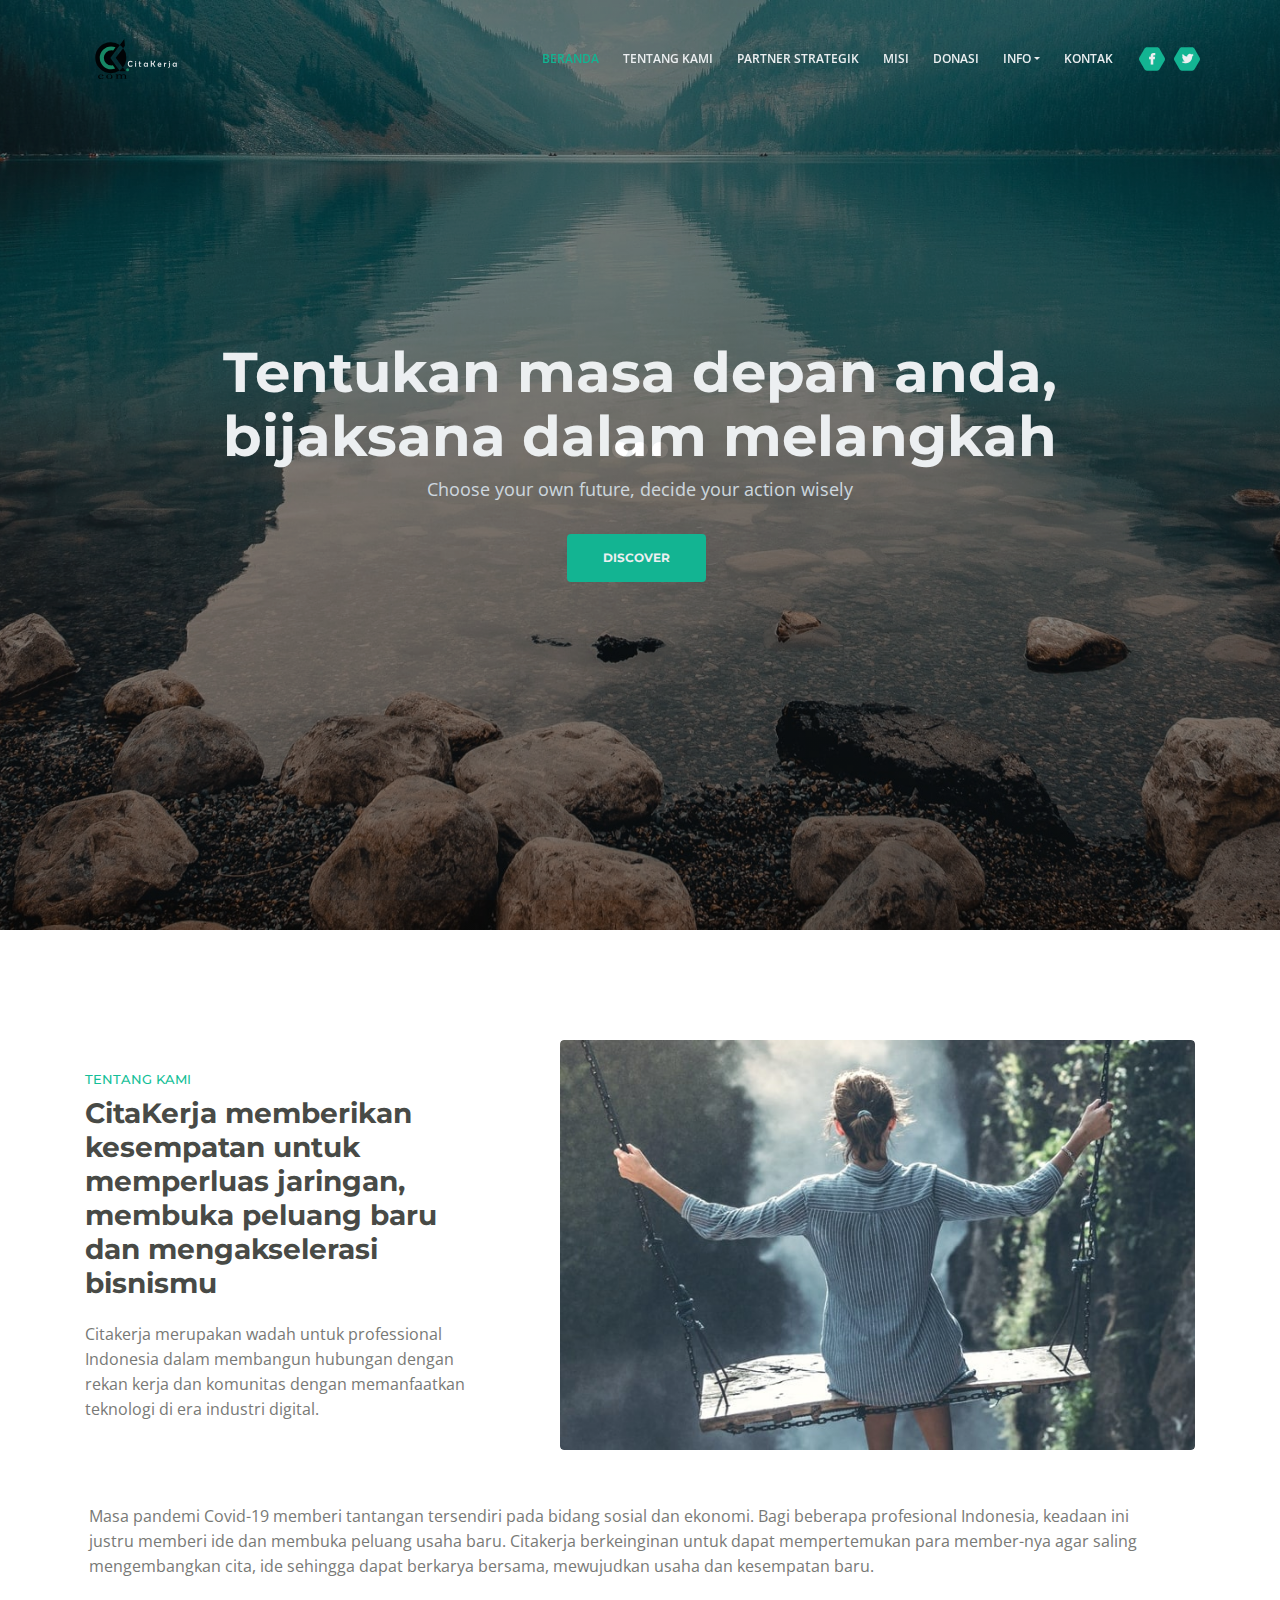
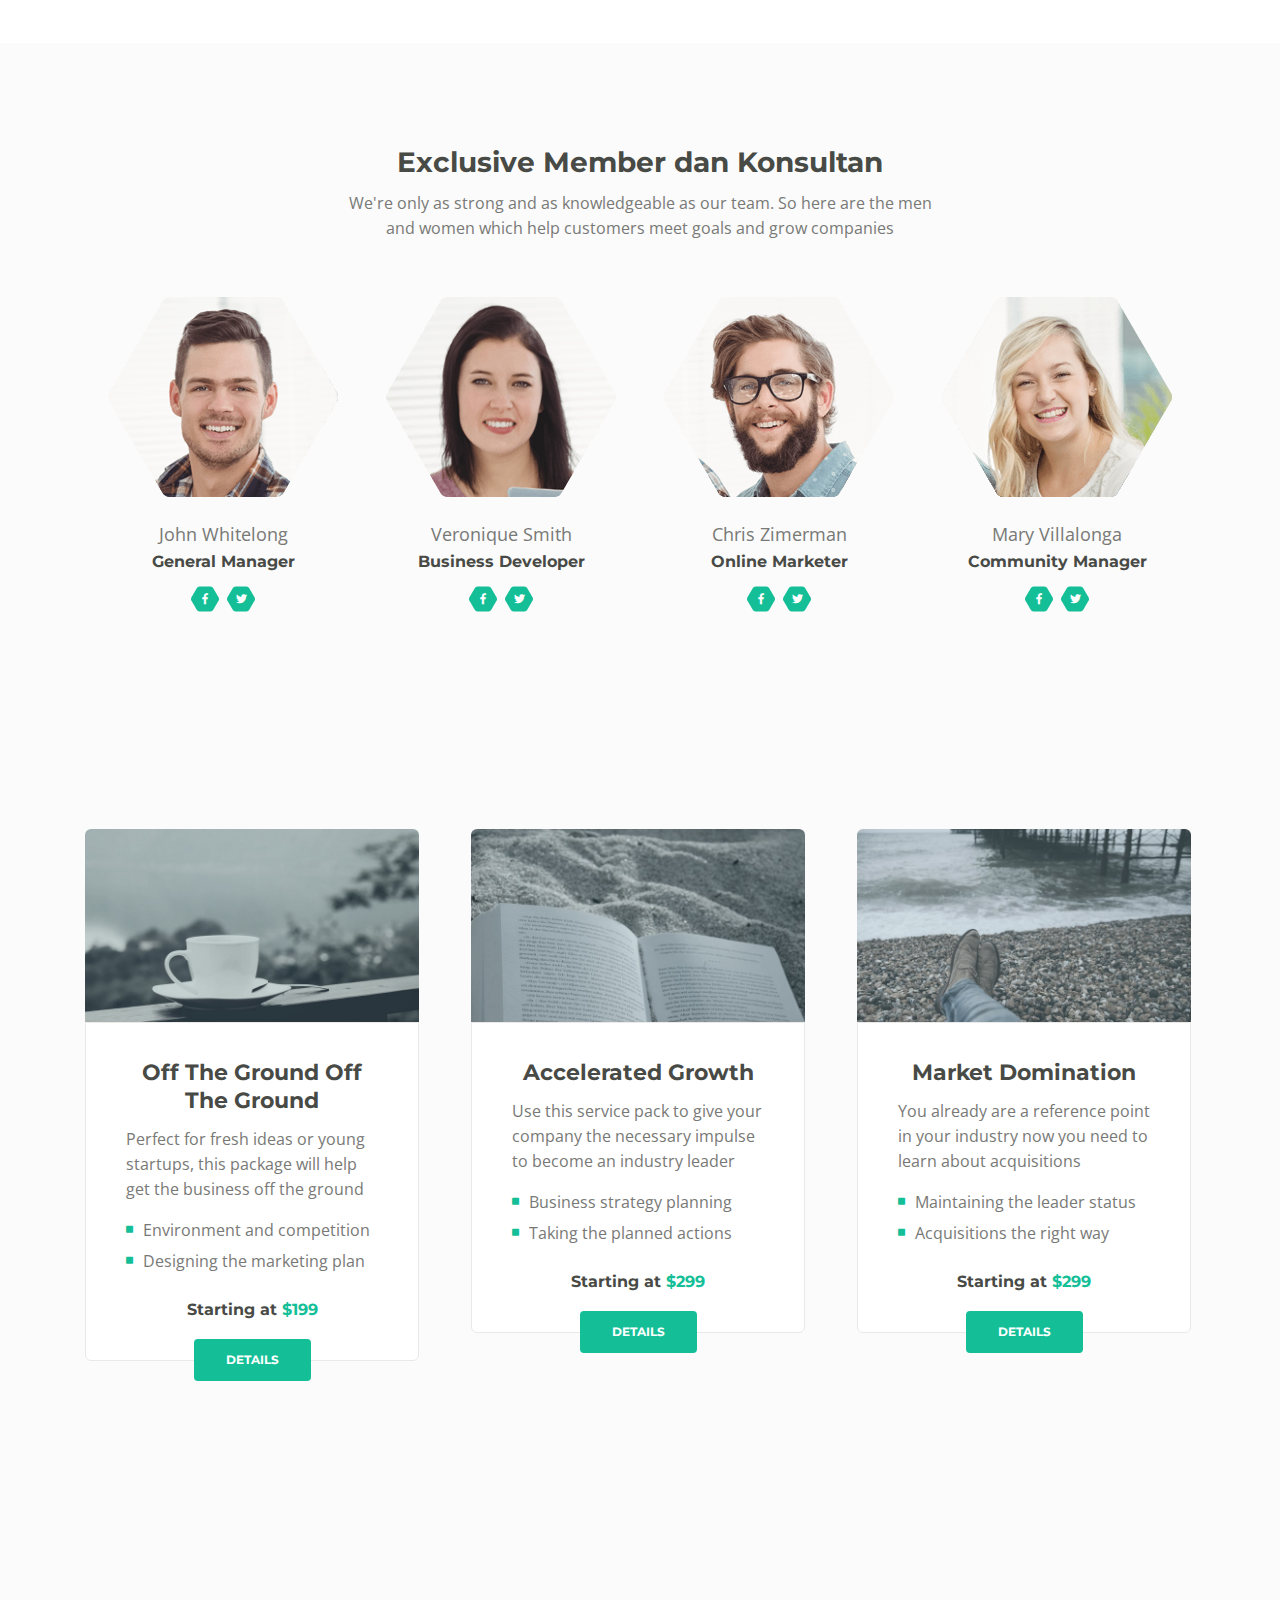
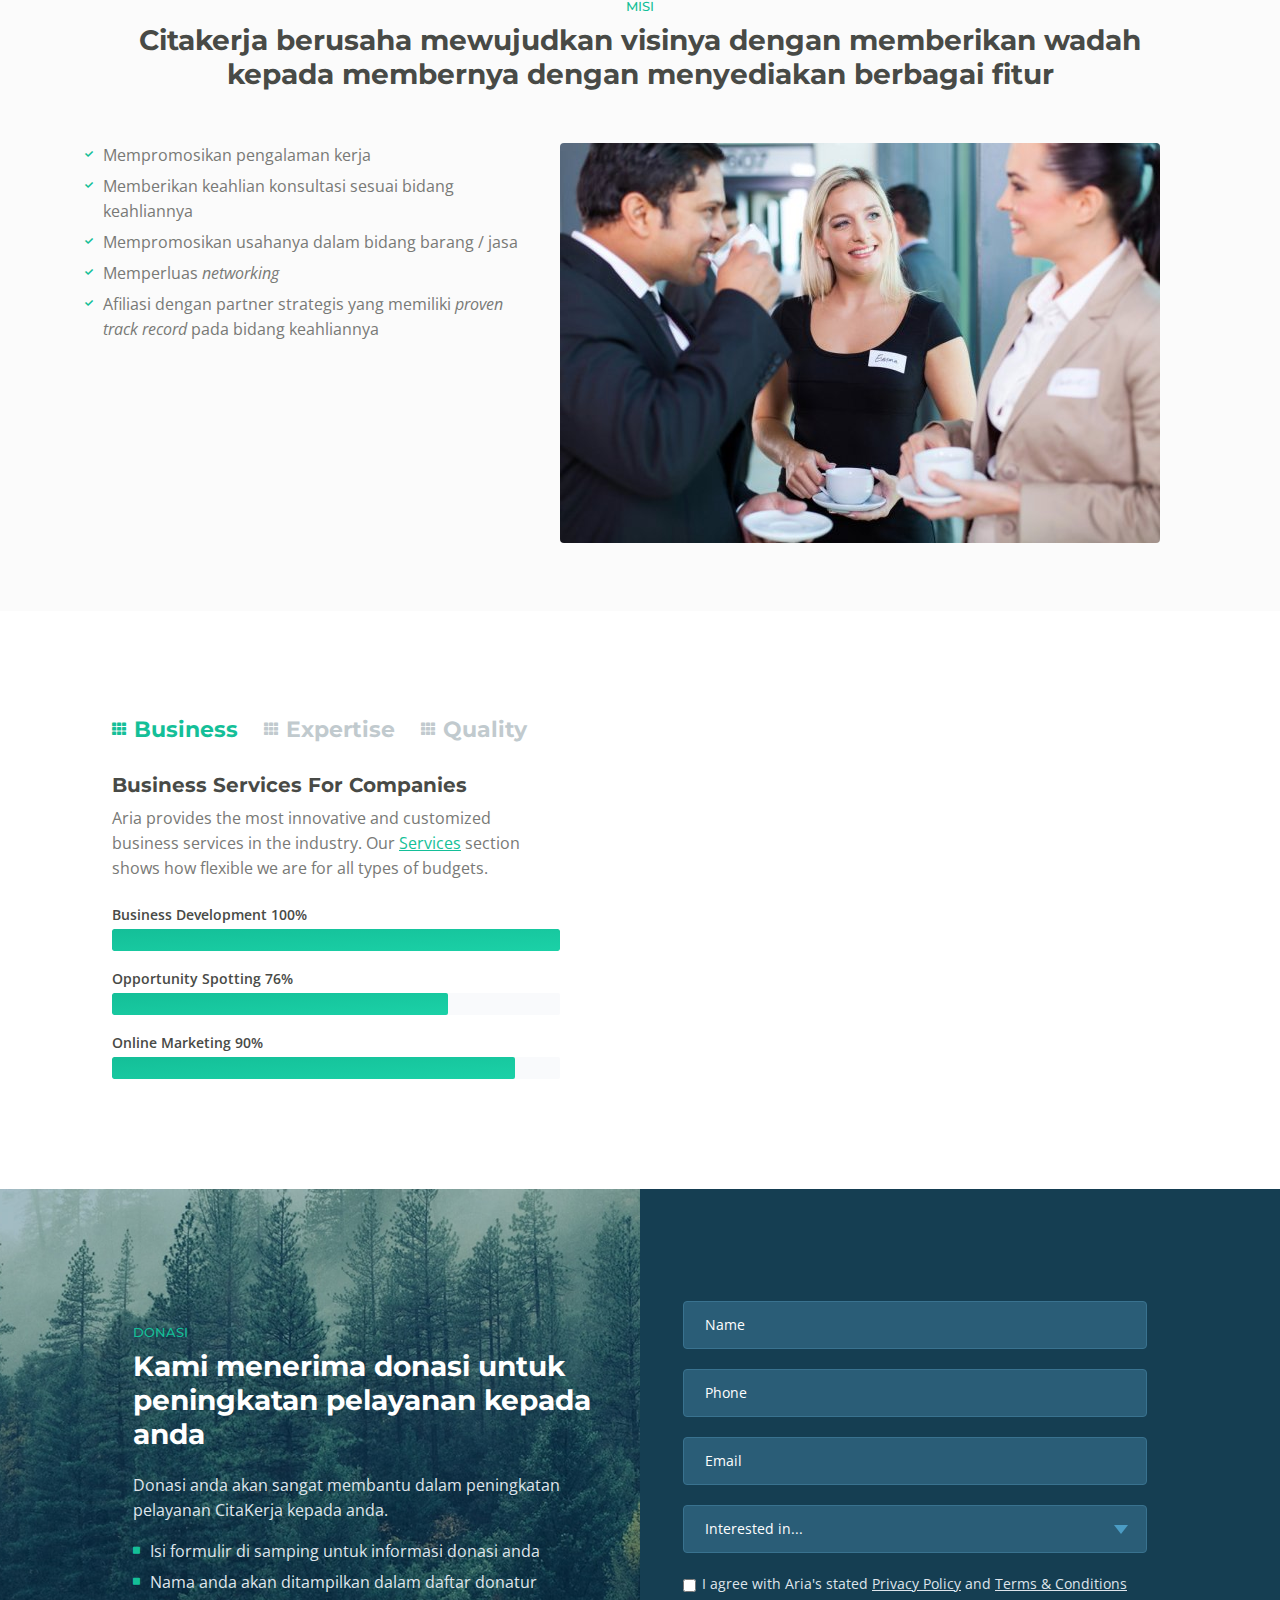
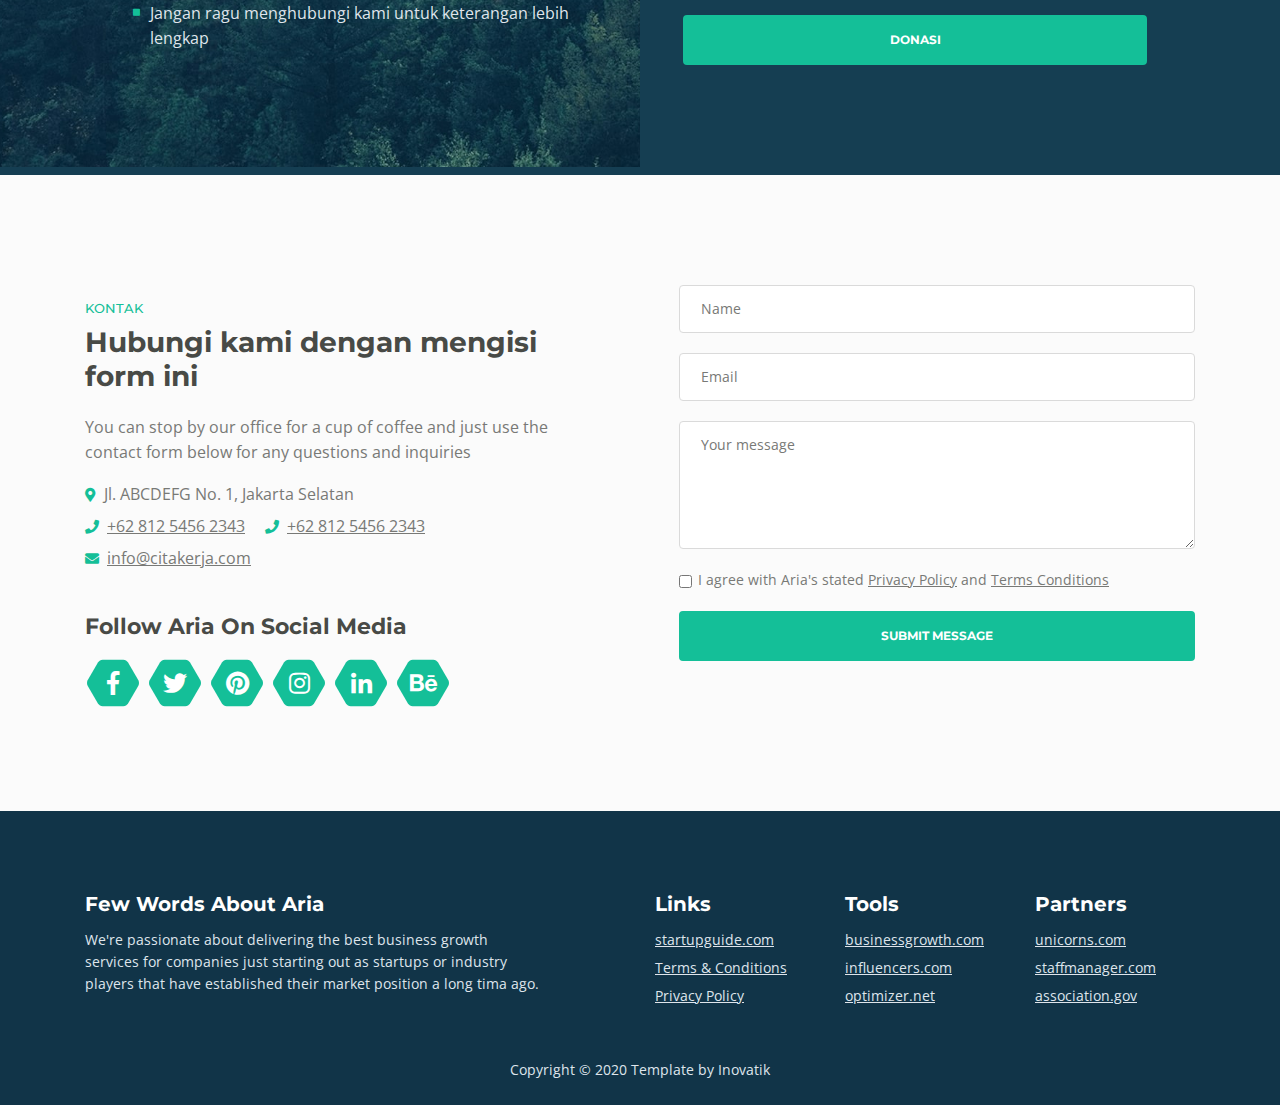
==== commit 74434d4d: "Rearrange order" ====
--- a/index.html
+++ b/index.html
@@ -72,6 +72,9 @@
                 </li>
                 <li class="nav-item">
                     <a class="nav-link page-scroll" href="#intro">TENTANG KAMI</a>
+                </li>
+                <li class="nav-item">
+                    <a class="nav-link page-scroll" href="#partners">PARTNER STRATEGIK</a>
                 </li>
                 <li class="nav-item">
                     <a class="nav-link page-scroll" href="#misi">MISI</a>
@@ -167,6 +170,214 @@
         </div> <!-- end of container -->
     </div> <!-- end of basic-1 -->
     <!-- end of intro -->
+
+    <!-- Team -->
+    <div id="partners" class="basic-2">
+        <div class="container">
+            <div class="row">
+                <div class="col-lg-12">
+                    <h2>Exclusive Member dan Konsultan</h2>
+                    <p class="p-heading">We're only as strong and as knowledgeable as our team. So here are the men and
+                        women which help customers meet goals and grow companies</p>
+                </div> <!-- end of col -->
+            </div> <!-- end of row -->
+            <div class="row">
+                <div class="col-lg-12">
+
+                    <!-- Team Member -->
+                    <div class="team-member">
+                        <div class="image-wrapper">
+                            <img class="img-fluid" src="images/team-1.png" alt="alternative">
+                        </div> <!-- end of image-wrapper -->
+                        <p class="p-large">John Whitelong</p>
+                        <p class="job-title">General Manager</p>
+                        <span class="social-icons">
+                            <span class="fa-stack">
+                                <a href="#your-link">
+                                    <span class="hexagon"></span>
+                                    <i class="fab fa-facebook-f fa-stack-1x"></i>
+                                </a>
+                            </span>
+                            <span class="fa-stack">
+                                <a href="#your-link">
+                                    <span class="hexagon"></span>
+                                    <i class="fab fa-twitter fa-stack-1x"></i>
+                                </a>
+                            </span>
+                        </span>
+                    </div> <!-- end of team-member -->
+                    <!-- end of team member -->
+
+                    <!-- Team Member -->
+                    <div class="team-member">
+                        <div class="image-wrapper">
+                            <img class="img-fluid" src="images/team-2.png" alt="alternative">
+                        </div> <!-- end of image wrapper -->
+                        <p class="p-large">Veronique Smith</p>
+                        <p class="job-title">Business Developer</p>
+                        <span class="social-icons">
+                            <span class="fa-stack">
+                                <a href="#your-link">
+                                    <span class="hexagon"></span>
+                                    <i class="fab fa-facebook-f fa-stack-1x"></i>
+                                </a>
+                            </span>
+                            <span class="fa-stack">
+                                <a href="#your-link">
+                                    <span class="hexagon"></span>
+                                    <i class="fab fa-twitter fa-stack-1x"></i>
+                                </a>
+                            </span>
+                        </span>
+                    </div> <!-- end of team-member -->
+                    <!-- end of team member -->
+
+                    <!-- Team Member -->
+                    <div class="team-member">
+                        <div class="image-wrapper">
+                            <img class="img-fluid" src="images/team-3.png" alt="alternative">
+                        </div> <!-- end of image wrapper -->
+                        <p class="p-large">Chris Zimerman</p>
+                        <p class="job-title">Online Marketer</p>
+                        <span class="social-icons">
+                            <span class="fa-stack">
+                                <a href="#your-link">
+                                    <span class="hexagon"></span>
+                                    <i class="fab fa-facebook-f fa-stack-1x"></i>
+                                </a>
+                            </span>
+                            <span class="fa-stack">
+                                <a href="#your-link">
+                                    <span class="hexagon"></span>
+                                    <i class="fab fa-twitter fa-stack-1x"></i>
+                                </a>
+                            </span>
+                        </span>
+                    </div> <!-- end of team-member -->
+                    <!-- end of team member -->
+
+                    <!-- Team Member -->
+                    <div class="team-member">
+                        <div class="image-wrapper">
+                            <img class="img-fluid" src="images/team-4.png" alt="alternative">
+                        </div> <!-- end of image wrapper -->
+                        <p class="p-large">Mary Villalonga</p>
+                        <p class="job-title">Community Manager</p>
+                        <span class="social-icons">
+                            <span class="fa-stack">
+                                <a href="#your-link">
+                                    <span class="hexagon"></span>
+                                    <i class="fab fa-facebook-f fa-stack-1x"></i>
+                                </a>
+                            </span>
+                            <span class="fa-stack">
+                                <a href="#your-link">
+                                    <span class="hexagon"></span>
+                                    <i class="fab fa-twitter fa-stack-1x"></i>
+                                </a>
+                            </span>
+                        </span>
+                    </div> <!-- end of team-member -->
+                    <!-- end of team member -->
+
+                </div> <!-- end of col -->
+            </div> <!-- end of row -->
+        </div> <!-- end of container -->
+    </div> <!-- end of basic-2 -->
+    <!-- end of team -->
+
+    <!-- Services -->
+    <div id="services" class="cards-2">
+        <div class="container">
+            <div class="row">
+                <div class="col-lg-12">
+
+                    <!-- Card -->
+                    <div class="card">
+                        <div class="card-image">
+                            <img class="img-fluid" src="images/services-1.jpg" alt="alternative">
+                        </div>
+                        <div class="card-body">
+                            <h3 class="card-title">Off The Ground Off The Ground</h3>
+                            <p>Perfect for fresh ideas or young startups, this package will help get the business off
+                                the ground</p>
+                            <ul class="list-unstyled li-space-lg">
+                                <li class="media">
+                                    <i class="fas fa-square"></i>
+                                    <div class="media-body">Environment and competition</div>
+                                </li>
+                                <li class="media">
+                                    <i class="fas fa-square"></i>
+                                    <div class="media-body">Designing the marketing plan</div>
+                                </li>
+                            </ul>
+                            <p class="price">Starting at <span>$199</span></p>
+                        </div>
+                        <div class="button-container">
+                            <a class="btn-solid-reg page-scroll" href="#callMe">DETAILS</a>
+                        </div> <!-- end of button-container -->
+                    </div>
+                    <!-- end of card -->
+
+                    <!-- Card -->
+                    <div class="card">
+                        <div class="card-image">
+                            <img class="img-fluid" src="images/services-2.jpg" alt="alternative">
+                        </div>
+                        <div class="card-body">
+                            <h3 class="card-title">Accelerated Growth</h3>
+                            <p>Use this service pack to give your company the necessary impulse to become an industry
+                                leader</p>
+                            <ul class="list-unstyled li-space-lg">
+                                <li class="media">
+                                    <i class="fas fa-square"></i>
+                                    <div class="media-body">Business strategy planning</div>
+                                </li>
+                                <li class="media">
+                                    <i class="fas fa-square"></i>
+                                    <div class="media-body">Taking the planned actions</div>
+                                </li>
+                            </ul>
+                            <p class="price">Starting at <span>$299</span></p>
+                        </div>
+                        <div class="button-container">
+                            <a class="btn-solid-reg page-scroll" href="#callMe">DETAILS</a>
+                        </div> <!-- end of button-container -->
+                    </div>
+                    <!-- end of card -->
+
+                    <!-- Card -->
+                    <div class="card">
+                        <div class="card-image">
+                            <img class="img-fluid" src="images/services-3.jpg" alt="alternative">
+                        </div>
+                        <div class="card-body">
+                            <h3 class="card-title">Market Domination</h3>
+                            <p>You already are a reference point in your industry now you need to learn about
+                                acquisitions</p>
+                            <ul class="list-unstyled li-space-lg">
+                                <li class="media">
+                                    <i class="fas fa-square"></i>
+                                    <div class="media-body">Maintaining the leader status</div>
+                                </li>
+                                <li class="media">
+                                    <i class="fas fa-square"></i>
+                                    <div class="media-body">Acquisitions the right way</div>
+                                </li>
+                            </ul>
+                            <p class="price">Starting at <span>$299</span></p>
+                        </div>
+                        <div class="button-container">
+                            <a class="btn-solid-reg page-scroll" href="#callMe">DETAILS</a>
+                        </div> <!-- end of button-container -->
+                    </div>
+                    <!-- end of card -->
+
+                </div> <!-- end of col -->
+            </div> <!-- end of row -->
+        </div>
+    </div>
+    <!-- end of services -->
 
     <!-- Misi -->
     <div id="misi" class="cards-2">
@@ -210,95 +421,9 @@
                     </div> <!-- end of image-container -->
                 </div>
             </div>
-            <div class="row">
-                <div class="col-lg-12">
-
-                    <!-- Card -->
-                    <div class="card">
-                        <div class="card-image">
-                            <img class="img-fluid" src="images/services-1.jpg" alt="alternative">
-                        </div>
-                        <div class="card-body">
-                            <h3 class="card-title">Off The Ground Off The Ground</h3>
-                            <p>Perfect for fresh ideas or young startups, this package will help get the business off
-                                the ground</p>
-                            <ul class="list-unstyled li-space-lg">
-                                <li class="media">
-                                    <i class="fas fa-square"></i>
-                                    <div class="media-body">Environment and competition</div>
-                                </li>
-                                <li class="media">
-                                    <i class="fas fa-square"></i>
-                                    <div class="media-body">Designing the marketing plan</div>
-                                </li>
-                            </ul>
-                            <p class="price">Starting at <span>$199</span></p>
-                        </div>
-                        <div class="button-container">
-                            <a class="btn-solid-reg page-scroll" href="#callMe">DETAILS</a>
-                        </div> <!-- end of button-container -->
-                    </div>
-                    <!-- end of card -->
-
-                    <!-- Card -->
-                    <div class="card">
-                        <div class="card-image">
-                            <img class="img-fluid" src="images/services-2.jpg" alt="alternative">
-                        </div>
-                        <div class="card-body">
-                            <h3 class="card-title">Accelerated Growth</h3>
-                            <p>Use this service pack to give your company the necessary impulse to become an industry
-                                leader</p>
-                            <ul class="list-unstyled li-space-lg">
-                                <li class="media">
-                                    <i class="fas fa-square"></i>
-                                    <div class="media-body">Business strategy planning</div>
-                                </li>
-                                <li class="media">
-                                    <i class="fas fa-square"></i>
-                                    <div class="media-body">Taking the planned actions</div>
-                                </li>
-                            </ul>
-                            <p class="price">Starting at <span>$299</span></p>
-                        </div>
-                        <div class="button-container">
-                            <a class="btn-solid-reg page-scroll" href="#callMe">DETAILS</a>
-                        </div> <!-- end of button-container -->
-                    </div>
-                    <!-- end of card -->
-
-                    <!-- Card -->
-                    <div class="card">
-                        <div class="card-image">
-                            <img class="img-fluid" src="images/services-3.jpg" alt="alternative">
-                        </div>
-                        <div class="card-body">
-                            <h3 class="card-title">Market Domination</h3>
-                            <p>You already are a reference point in your industry now you need to learn about
-                                acquisitions</p>
-                            <ul class="list-unstyled li-space-lg">
-                                <li class="media">
-                                    <i class="fas fa-square"></i>
-                                    <div class="media-body">Maintaining the leader status</div>
-                                </li>
-                                <li class="media">
-                                    <i class="fas fa-square"></i>
-                                    <div class="media-body">Acquisitions the right way</div>
-                                </li>
-                            </ul>
-                            <p class="price">Starting at <span>$299</span></p>
-                        </div>
-                        <div class="button-container">
-                            <a class="btn-solid-reg page-scroll" href="#callMe">DETAILS</a>
-                        </div> <!-- end of button-container -->
-                    </div>
-                    <!-- end of card -->
-
-                </div> <!-- end of col -->
-            </div> <!-- end of row -->
         </div> <!-- end of container -->
     </div> <!-- end of cards-2 -->
-    <!-- end of services -->
+    <!-- end of misi -->
 
 
     <!-- Details 2 -->
@@ -512,122 +637,6 @@
     </div> <!-- end of form-1 -->
     <!-- end of call me -->
 
-
-    <!-- Team -->
-    <div class="basic-2">
-        <div class="container">
-            <div class="row">
-                <div class="col-lg-12">
-                    <h2>Exclusive Member dan Konsultan</h2>
-                    <p class="p-heading">We're only as strong and as knowledgeable as our team. So here are the men and
-                        women which help customers meet goals and grow companies</p>
-                </div> <!-- end of col -->
-            </div> <!-- end of row -->
-            <div class="row">
-                <div class="col-lg-12">
-
-                    <!-- Team Member -->
-                    <div class="team-member">
-                        <div class="image-wrapper">
-                            <img class="img-fluid" src="images/team-1.png" alt="alternative">
-                        </div> <!-- end of image-wrapper -->
-                        <p class="p-large">John Whitelong</p>
-                        <p class="job-title">General Manager</p>
-                        <span class="social-icons">
-                            <span class="fa-stack">
-                                <a href="#your-link">
-                                    <span class="hexagon"></span>
-                                    <i class="fab fa-facebook-f fa-stack-1x"></i>
-                                </a>
-                            </span>
-                            <span class="fa-stack">
-                                <a href="#your-link">
-                                    <span class="hexagon"></span>
-                                    <i class="fab fa-twitter fa-stack-1x"></i>
-                                </a>
-                            </span>
-                        </span>
-                    </div> <!-- end of team-member -->
-                    <!-- end of team member -->
-
-                    <!-- Team Member -->
-                    <div class="team-member">
-                        <div class="image-wrapper">
-                            <img class="img-fluid" src="images/team-2.png" alt="alternative">
-                        </div> <!-- end of image wrapper -->
-                        <p class="p-large">Veronique Smith</p>
-                        <p class="job-title">Business Developer</p>
-                        <span class="social-icons">
-                            <span class="fa-stack">
-                                <a href="#your-link">
-                                    <span class="hexagon"></span>
-                                    <i class="fab fa-facebook-f fa-stack-1x"></i>
-                                </a>
-                            </span>
-                            <span class="fa-stack">
-                                <a href="#your-link">
-                                    <span class="hexagon"></span>
-                                    <i class="fab fa-twitter fa-stack-1x"></i>
-                                </a>
-                            </span>
-                        </span>
-                    </div> <!-- end of team-member -->
-                    <!-- end of team member -->
-
-                    <!-- Team Member -->
-                    <div class="team-member">
-                        <div class="image-wrapper">
-                            <img class="img-fluid" src="images/team-3.png" alt="alternative">
-                        </div> <!-- end of image wrapper -->
-                        <p class="p-large">Chris Zimerman</p>
-                        <p class="job-title">Online Marketer</p>
-                        <span class="social-icons">
-                            <span class="fa-stack">
-                                <a href="#your-link">
-                                    <span class="hexagon"></span>
-                                    <i class="fab fa-facebook-f fa-stack-1x"></i>
-                                </a>
-                            </span>
-                            <span class="fa-stack">
-                                <a href="#your-link">
-                                    <span class="hexagon"></span>
-                                    <i class="fab fa-twitter fa-stack-1x"></i>
-                                </a>
-                            </span>
-                        </span>
-                    </div> <!-- end of team-member -->
-                    <!-- end of team member -->
-
-                    <!-- Team Member -->
-                    <div class="team-member">
-                        <div class="image-wrapper">
-                            <img class="img-fluid" src="images/team-4.png" alt="alternative">
-                        </div> <!-- end of image wrapper -->
-                        <p class="p-large">Mary Villalonga</p>
-                        <p class="job-title">Community Manager</p>
-                        <span class="social-icons">
-                            <span class="fa-stack">
-                                <a href="#your-link">
-                                    <span class="hexagon"></span>
-                                    <i class="fab fa-facebook-f fa-stack-1x"></i>
-                                </a>
-                            </span>
-                            <span class="fa-stack">
-                                <a href="#your-link">
-                                    <span class="hexagon"></span>
-                                    <i class="fab fa-twitter fa-stack-1x"></i>
-                                </a>
-                            </span>
-                        </span>
-                    </div> <!-- end of team-member -->
-                    <!-- end of team member -->
-
-                </div> <!-- end of col -->
-            </div> <!-- end of row -->
-        </div> <!-- end of container -->
-    </div> <!-- end of basic-2 -->
-    <!-- end of team -->
-
     <!-- Contact -->
     <div id="contact" class="form-2">
         <div class="container">
--- a/css/styles.css
+++ b/css/styles.css
@@ -2445,3 +2445,10 @@
 	/* end of navigation */
 }
 /* end of min-width width 1200px */
+
+.reserve-content {
+	background-image: url("../images/hachigrill.jpg");
+	background-color: #fff;
+	background-position: center center;
+	background-size: cover;
+}